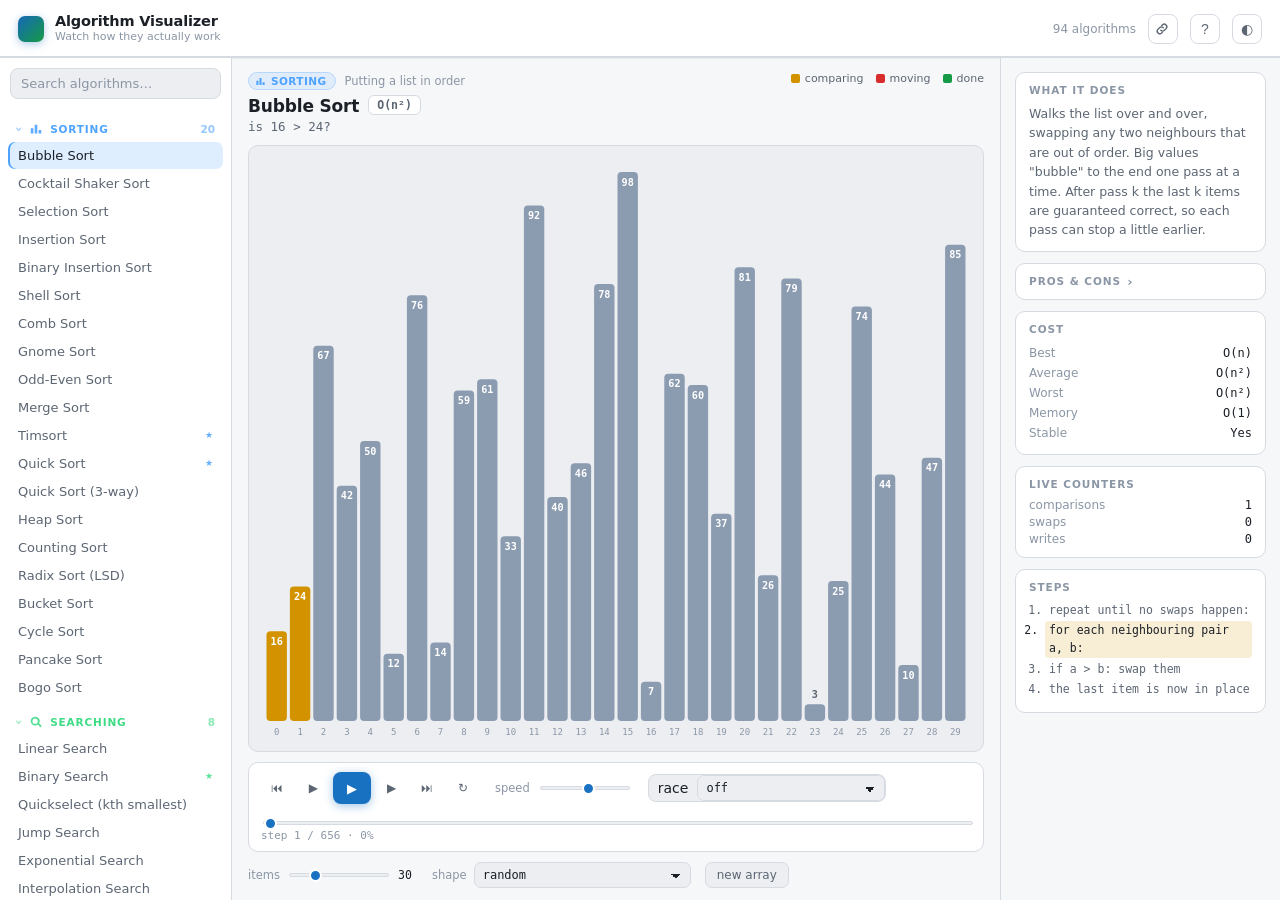
==== index.html @ cf13290e "Show pros, cons and when to use each algorithm A star saying "reach for this one" is an assertion wi" ====
<!DOCTYPE html>
<html lang="en" data-theme="dark">
<head>
<meta charset="utf-8">
<meta name="viewport" content="width=device-width, initial-scale=1">
<title>Algorithm Visualizer</title>
<meta name="description" content="Step through 75 classic algorithms — sorting, searching, pathfinding, graphs, trees, dynamic programming, string matching and backtracking.">
<meta name="color-scheme" content="dark light">
<meta name="theme-color" content="#0e1116">

<!-- Favicon as an inline SVG, so there is no extra file to serve. -->
<link rel="icon" href="data:image/svg+xml,%3Csvg xmlns='http://www.w3.org/2000/svg' viewBox='0 0 32 32'%3E%3Crect width='32' height='32' rx='7' fill='%230e1116'/%3E%3Crect x='6' y='17' width='4' height='9' rx='1' fill='%234da3ff'/%3E%3Crect x='12' y='12' width='4' height='14' rx='1' fill='%23ffc53d'/%3E%3Crect x='18' y='8' width='4' height='18' rx='1' fill='%233ddc84'/%3E%3Crect x='24' y='20' width='4' height='6' rx='1' fill='%23ff5c5c'/%3E%3C/svg%3E">
<link rel="stylesheet" href="css/style.css">
</head>
<body>

<a class="skip-link" href="#stage">Skip to the visualization</a>

<header class="topbar">
  <div class="brand">
    <span class="logo" aria-hidden="true"></span>
    <div class="brand-text">
      <h1>Algorithm Visualizer</h1>
      <p class="tagline">Watch how they actually work</p>
    </div>
  </div>
  <div class="topbar-right">
    <span class="algo-count" id="algo-count"></span>
    <button class="icon-btn" id="copy-link" title="Copy a link to this exact step" aria-label="Copy link to this step">
      <svg viewBox="0 0 16 16" width="14" height="14" aria-hidden="true" fill="none" stroke="currentColor" stroke-width="1.6" stroke-linecap="round">
        <path d="M6.6 9.4a3 3 0 0 0 4.2 0l2.1-2.1a3 3 0 0 0-4.2-4.2l-1 1"/>
        <path d="M9.4 6.6a3 3 0 0 0-4.2 0L3.1 8.7a3 3 0 0 0 4.2 4.2l1-1"/>
      </svg>
    </button>
    <button class="icon-btn" id="help-toggle" title="Keyboard shortcuts (?)" aria-label="Keyboard shortcuts">?</button>
    <button class="icon-btn" id="theme-toggle" title="Toggle light / dark" aria-label="Toggle theme">◐</button>
  </div>
</header>

<main class="layout">

  <!-- ───────────────── left: algorithm picker ───────────────── -->
  <nav class="sidebar" id="sidebar" aria-label="Algorithms">
    <input type="search" id="algo-filter" class="filter" placeholder="Search algorithms…" autocomplete="off" aria-label="Search algorithms">
    <div id="algo-list" class="algo-list"></div>
  </nav>

  <!-- ───────────────── middle: the visual ───────────────── -->
  <section class="stage-wrap">
    <div class="stage-head">
      <div>
        <div class="crumb" id="crumb"></div>
        <h2 id="algo-title">—</h2><span class="big-o" id="big-o"></span>
        <p id="algo-note" class="note" role="status" aria-live="polite">Pick an algorithm to begin.</p>
      </div>
      <div class="stage-head-right">
        <div class="legend" id="legend"></div>
      </div>
    </div>

    <div class="stage" id="stage" role="img" aria-label="Algorithm visualization">
      <div class="race-pane" id="pane-a">
        <div class="race-head" id="head-a"></div>
        <canvas id="canvas"></canvas>
        <div class="race-foot" id="foot-a"></div>
      </div>
      <div class="race-pane" id="pane-b" hidden>
        <div class="race-head" id="head-b"></div>
        <canvas id="canvas-b"></canvas>
        <div class="race-foot" id="foot-b"></div>
      </div>
    </div>

    <!-- shown once both sides of a race have finished -->
    <div class="race-result" id="race-result" hidden>
      <div class="race-result-head">
        <span class="race-verdict" id="race-verdict"></span>
        <button class="race-more" id="race-more" type="button" aria-expanded="false">breakdown</button>
      </div>
      <div class="race-detail" id="race-detail" hidden></div>
    </div>

    <!-- playback -->
    <div class="controls">
      <div class="controls-main">
        <button class="ctrl" id="btn-reset"  title="Reset to the first step">⏮</button>
        <button class="ctrl" id="btn-back"   title="One step back">◀</button>
        <button class="ctrl play" id="btn-play" title="Play / pause">▶</button>
        <button class="ctrl" id="btn-fwd"    title="One step forward">▶</button>
        <button class="ctrl" id="btn-end"    title="Jump to the final step">⏭</button>
        <button class="ctrl" id="btn-loop"   title="Loop: replay automatically when it finishes" aria-pressed="false">↻</button>
      </div>

      <div class="scrub-wrap">
        <input type="range" id="scrub" class="scrub" min="0" max="0" value="0" aria-label="Scrub through the steps">
        <div class="scrub-label"><span id="step-label">step 0 / 0</span></div>
      </div>

      <label class="speed">
        speed
        <input type="range" id="speed" min="1" max="100" value="55" aria-label="Playback speed">
      </label>

      <label class="race-picker" id="race-wrap">
        <span>race</span>
        <select id="race-select" aria-label="Race against another algorithm"><option value="">off</option></select>
      </label>
    </div>

    <!-- per-algorithm inputs (array size, grid tools, etc.) -->
    <div class="inputs" id="inputs"></div>
  </section>

  <!-- ───────────────── right: explanation ───────────────── -->
  <aside class="info" aria-label="Explanation">
    <div class="info-block pick-block" id="pick-block" hidden>
      <h3><span class="pick-star">★</span> Worth reaching for</h3>
      <p id="info-pick">—</p>
    </div>

    <div class="info-block">
      <h3>What it does</h3>
      <p id="info-about">—</p>
    </div>

    <div class="info-block deep-dive">
      <h3>
        <button class="dive-toggle" id="dive-toggle" type="button" aria-expanded="false">
          Pros &amp; cons<span class="dive-chevron">›</span>
        </button>
      </h3>
      <div class="dive-body" id="dive-body" hidden></div>
    </div>

    <div class="info-block">
      <h3>Cost</h3>
      <table class="cost">
        <tr><td>Best</td><td id="cost-best">—</td></tr>
        <tr><td>Average</td><td id="cost-avg">—</td></tr>
        <tr><td>Worst</td><td id="cost-worst">—</td></tr>
        <tr><td>Memory</td><td id="cost-space">—</td></tr>
        <tr><td>Stable</td><td id="cost-stable">—</td></tr>
      </table>
    </div>

    <div class="info-block">
      <h3>Live counters</h3>
      <div class="stats" id="stats"></div>
    </div>

    <div class="info-block">
      <h3>Steps</h3>
      <ol class="pseudo" id="pseudocode"></ol>
    </div>
  </aside>

</main>

<!-- Keyboard shortcut help, toggled with ? -->
<div class="overlay" id="help" hidden>
  <div class="help-card" role="dialog" aria-modal="true" aria-label="Keyboard shortcuts">
    <h2>Keyboard shortcuts</h2>
    <dl>
      <dt>space</dt><dd>play / pause</dd>
      <dt>→ ←</dt><dd>one step forward / back</dd>
      <dt>↑ ↓</dt><dd>previous / next algorithm</dd>
      <dt>shift + → ←</dt><dd>jump 25 steps</dd>
      <dt>r</dt><dd>back to the first step</dd>
      <dt>n</dt><dd>new input, re-run</dd>
      <dt>home / end</dt><dd>first / last step</dd>
      <dt>/</dt><dd>jump to the search box</dd>
      <dt>t</dt><dd>light / dark</dd>
      <dt>?</dt><dd>this list</dd>
      <dt>esc</dt><dd>close this / clear the search</dd>
    </dl>
    <p class="help-foot">The URL remembers where you are: <code>#quick@120</code> opens Quick Sort at step 120, and <code>#grid-bfs+grid-astar</code> opens a race.</p>
  </div>
</div>

<script type="module" src="js/main.js"></script>
</body>
</html>
---- css/style.css ----
/* ============================================================
   Algorithm Visualizer — styles
   Colors live as CSS variables so the whole app re-themes
   by swapping a few values at the top.
   ============================================================ */

:root {
  --bg:        #0e1116;
  --bg-panel:  #151a21;
  --bg-sunken: #0a0d11;
  --bg-hover:  #1d242e;
  --border:    #262e3a;
  --text:      #e6edf3;
  --text-dim:  #8b96a5;
  --text-faint:#5c6673;

  /* algorithm state colors */
  --c-idle:    #3d4a5c;
  --c-compare: #ffc53d;
  --c-swap:    #ff5c5c;
  --c-sorted:  #3ddc84;
  --c-cursor:  #4da3ff;
  --c-pivot:   #c678dd;
  --c-range:   #2a3b52;
  --c-found:   #3ddc84;
  --c-wall:    #39424f;
  --c-visited: #4da3ff;
  --c-frontier:#ffc53d;
  --c-path:    #3ddc84;
  --c-start:   #3ddc84;
  --c-goal:    #ff5c5c;

  --accent:    #4da3ff;
  --radius:    10px;
  --mono: ui-monospace, "SF Mono", Menlo, Consolas, monospace;
  --sans: -apple-system, BlinkMacSystemFont, "Segoe UI", Inter, system-ui, sans-serif;
}

:root[data-theme="light"] {
  --bg:        #f6f7f9;
  --bg-panel:  #ffffff;
  --bg-sunken: #eceef2;
  --bg-hover:  #e8ebf0;
  --border:    #d6dae1;
  --text:      #1b2027;
  --text-dim:  #5c6673;
  --text-faint:#8b96a5;

  /* Light-mode bars need to be noticeably darker than the page: at
     #b6c0cd they disappeared against the shaded active window. */
  --c-idle:    #8b9bb0;
  --c-compare: #d39300;
  --c-swap:    #d92d2d;
  --c-sorted:  #159a46;
  --c-cursor:  #1668b8;
  --c-pivot:   #8b2fe0;
  --c-range:   #cddff5;
  --c-wall:    #7d8794;
  --c-visited: #1971c2;
  --c-frontier:#e0a106;
  --c-path:    #16a34a;
  --accent:    #1971c2;
}

* { box-sizing: border-box; }

html, body {
  height: 100%;
  margin: 0;
}

body {
  background: var(--bg);
  color: var(--text);
  font-family: var(--sans);
  font-size: 14px;
  display: flex;
  flex-direction: column;
  overflow: hidden;
}

/* ───────────────────────── top bar ───────────────────────── */

.topbar {
  flex: none;
  height: 58px;
  padding: 0 18px;
  background: var(--bg-panel);
  border-bottom: 1px solid var(--border);
  display: flex;
  align-items: center;
  justify-content: space-between;
  /* A hairline of colour so the header reads as a header, not a strip. */
  box-shadow: inset 0 -1px 0 var(--border), 0 1px 0 rgba(0, 0, 0, .04);
}

.brand { display: flex; align-items: center; gap: 11px; }

.brand-text { display: flex; flex-direction: column; gap: 1px; }

.brand h1 {
  font-size: 14.5px;
  font-weight: 650;
  margin: 0;
  letter-spacing: -0.012em;
  line-height: 1.1;
}

.tagline {
  margin: 0;
  font-size: 11px;
  color: var(--text-faint);
  line-height: 1.1;
}

.logo {
  width: 26px; height: 26px;
  border-radius: 7px;
  background: linear-gradient(135deg, var(--c-cursor), var(--c-sorted));
  box-shadow: 0 2px 8px color-mix(in srgb, var(--c-cursor) 35%, transparent);
}

.topbar-right { display: flex; align-items: center; gap: 12px; }

.algo-count {
  color: var(--text-faint);
  font-size: 12px;
  font-variant-numeric: tabular-nums;
}

.icon-btn {
  background: transparent;
  border: 1px solid var(--border);
  color: var(--text-dim);
  width: 30px; height: 30px;
  border-radius: 8px;
  cursor: pointer;
  font-size: 14px;
  transition: background .12s, color .12s, transform .12s;
}
.icon-btn:hover {
  background: var(--bg-hover);
  color: var(--text);
  transform: translateY(-1px);
}
.icon-btn:active { transform: translateY(0); }
.icon-btn.flash { color: var(--c-sorted); border-color: var(--c-sorted); }
.icon-btn svg { display: block; }

/* ───────────────────────── layout ───────────────────────── */

.layout {
  flex: 1;
  min-height: 0;
  display: grid;
  grid-template-columns: 232px minmax(0, 1fr) 280px;
}

/* ───────────────────────── sidebar ───────────────────────── */

.sidebar {
  background: var(--bg-panel);
  border-right: 1px solid var(--border);
  display: flex;
  flex-direction: column;
  min-height: 0;
}

.filter {
  margin: 10px;
  padding: 7px 10px;
  background: var(--bg-sunken);
  border: 1px solid var(--border);
  border-radius: 8px;
  color: var(--text);
  font-family: var(--sans);
  font-size: 13px;
  outline: none;
}
.filter:focus { border-color: var(--accent); }
.filter::placeholder { color: var(--text-faint); }

.algo-list {
  flex: 1;
  overflow-y: auto;
  padding: 0 8px 16px;
}

.cat-head {
  display: flex;
  align-items: center;
  gap: 7px;
  padding: 13px 8px 6px;
  font-size: 10.5px;
  font-weight: 700;
  letter-spacing: 0.08em;
  text-transform: uppercase;
  color: var(--cat, var(--text-faint));
}

.cat-head {
  width: 100%;
  background: none;
  border: none;
  cursor: pointer;
  font-family: inherit;
  text-align: left;
  border-radius: 7px;
  transition: background .12s;
}
.cat-head:hover { background: var(--bg-hover); }

.chevron {
  display: inline-block;
  font-size: 13px;
  line-height: 1;
  opacity: .55;
  transform: rotate(90deg);
  transition: transform .16s ease;
}
.cat-head.shut .chevron { transform: rotate(0deg); }

.cat-group {
  display: grid;
  grid-template-rows: 1fr;
  overflow: hidden;
  transition: grid-template-rows .18s ease, opacity .14s ease;
}
.cat-group > * { min-height: 0; }
.cat-group.shut {
  grid-template-rows: 0fr;
  opacity: 0;
  pointer-events: none;
}

/* A collapsed heading sits tight against the next one. */
.cat-head.shut { padding-bottom: 6px; }

/* Folded away, but the algorithm you are running lives in here. */
.cat-head.holds-current .chevron::before {
  content: '●';
  position: absolute;
  margin-left: -11px;
  font-size: 7px;
  color: var(--cat, var(--accent));
}
.cat-head.holds-current { color: var(--cat, var(--text-faint)); }
.cat-head.holds-current .cat-name { font-weight: 800; }

.cat-icon {
  display: inline-flex;
  color: var(--cat, var(--text-faint));
  opacity: .9;
}

.cat-name { flex: 1; }

.cat-count {
  font-weight: 600;
  letter-spacing: 0;
  color: var(--cat, var(--c-idle));
  opacity: .6;
  font-variant-numeric: tabular-nums;
}

.algo-btn {
  display: flex;
  align-items: center;
  gap: 6px;
  width: 100%;
  text-align: left;
  padding: 6px 10px;
  margin-bottom: 1px;
  background: transparent;
  border: none;
  border-radius: 7px;
  color: var(--text-dim);
  font-family: var(--sans);
  font-size: 13px;
  cursor: pointer;
  transition: background .1s, color .1s;
}
.algo-btn:hover { background: var(--bg-hover); color: var(--text); }

.pick-badge {
  margin-left: auto;
  font-size: 9px;
  line-height: 1;
  color: var(--cat, var(--accent));
  opacity: .85;
}

.algo-btn mark {
  background: color-mix(in srgb, var(--c-compare) 32%, transparent);
  color: var(--text);
  border-radius: 2px;
  padding: 0 1px;
}
.algo-btn.active {
  background: color-mix(in srgb, var(--cat, var(--accent)) 18%, transparent);
  color: var(--text);
  font-weight: 500;
  box-shadow: inset 2px 0 0 var(--cat, var(--accent));
}

/* ───────────────────────── stage ───────────────────────── */

.stage-wrap {
  display: flex;
  flex-direction: column;
  min-width: 0;
  min-height: 0;
  padding: 14px 16px 12px;
  gap: 10px;
}

.stage-head {
  flex: none;
  display: flex;
  align-items: flex-start;
  justify-content: space-between;
  gap: 16px;
}

.crumb {
  display: flex;
  align-items: center;
  gap: 9px;
  margin-bottom: 5px;
}

.crumb-chip {
  display: inline-flex;
  align-items: center;
  gap: 5px;
  padding: 2px 8px 2px 6px;
  border-radius: 99px;
  font-size: 10.5px;
  font-weight: 650;
  letter-spacing: 0.04em;
  text-transform: uppercase;
  color: var(--cat, var(--accent));
  background: color-mix(in srgb, var(--cat, var(--accent)) 13%, transparent);
  border: 1px solid color-mix(in srgb, var(--cat, var(--accent)) 28%, transparent);
}

.crumb-blurb {
  font-size: 11.5px;
  color: var(--text-faint);
}

.stage-head h2 {
  margin: 0;
  display: inline;
  font-size: 17px;
  font-weight: 600;
  letter-spacing: -0.01em;
}

.big-o {
  display: inline-block;
  margin-left: 9px;
  padding: 2px 8px;
  border-radius: 6px;
  background: var(--bg-panel);
  border: 1px solid var(--border);
  font-family: var(--mono);
  font-size: 11.5px;
  font-weight: 600;
  color: var(--text-dim);
  vertical-align: 3px;
}

.note {
  margin: 3px 0 0;
  color: var(--text-dim);
  font-size: 12.5px;
  font-family: var(--mono);
  min-height: 16px;
}

.legend {
  display: flex;
  flex-wrap: wrap;
  gap: 4px 12px;
  justify-content: flex-end;
  max-width: 560px;
}

.legend-item {
  display: flex;
  align-items: center;
  gap: 5px;
  font-size: 11px;
  color: var(--text-dim);
  white-space: nowrap;
}

.legend-swatch {
  width: 9px; height: 9px;
  border-radius: 2px;
  flex: none;
}

.stage {
  flex: 1;
  min-height: 0;
  display: flex;
  gap: 10px;
}

/* One pane normally; two side by side when racing. */

/* This has to come first: `display: flex` below would otherwise beat the
   browser's own `[hidden] { display: none }`, leaving the second pane
   visible as an empty box whenever racing is off. */
.race-pane[hidden] { display: none; }

.race-pane {
  flex: 1;
  min-width: 0;
  min-height: 0;
  display: flex;
  flex-direction: column;
  background: var(--bg-sunken);
  border: 1px solid var(--border);
  border-radius: var(--radius);
  overflow: hidden;
}

.race-pane canvas {
  display: block;
  flex: 1;
  min-height: 0;
  width: 100%;
}

/* Head and foot only appear in race mode. */
.race-head,
.race-foot {
  flex: none;
  padding: 5px 10px;
  font-size: 11.5px;
  font-family: var(--mono);
  border-bottom: 1px solid var(--border);
  display: none;
}

.race-foot {
  border-bottom: none;
  border-top: 1px solid var(--border);
  color: var(--text-dim);
  min-height: 24px;
}

/* These two rules reveal the head and foot in race mode. The head keeps
   its flex layout so the name and the "finished" marker sit at opposite
   ends — using `block` here would collapse them together. */
body.racing .race-head { display: flex; }
body.racing .race-foot { display: block; }

.race-head {
  font-weight: 600;
  color: var(--text);
  display: none;
  justify-content: space-between;
  gap: 10px;
}

.race-head .finished {
  color: var(--c-sorted);
  font-weight: 700;
}

.race-foot .counters {
  color: var(--text-faint);
  font-size: 10.5px;
}

/* The race control reads as one unit: a label and its picker together. */
.race-picker {
  display: flex;
  align-items: center;
  gap: 0;
  border: 1px solid var(--border);
  border-radius: 8px;
  overflow: hidden;
  background: var(--bg-sunken);
}

.race-picker > span,
.race-picker::before {
  padding: 0 9px;
}

.race-picker select {
  max-width: 190px;
  border: none;
  border-left: 1px solid var(--border);
  border-radius: 0;
  background-color: transparent;
  padding-top: 7px;
  padding-bottom: 7px;
}

/* While a race is on, the control is tinted so it is obvious why there
   are two panes. */
body.racing .race-picker {
  border-color: color-mix(in srgb, var(--accent) 55%, var(--border));
  background: color-mix(in srgb, var(--accent) 12%, transparent);
  color: var(--accent);
}
body.racing .race-picker select { color: var(--text); font-weight: 600; }

/* ───────────────────────── controls ───────────────────────── */

.controls {
  flex: none;
  display: flex;
  align-items: center;
  gap: 16px;
  padding: 9px 12px;
  background: var(--bg-panel);
  border: 1px solid var(--border);
  border-radius: var(--radius);
}

.controls-main { display: flex; gap: 4px; }

.ctrl {
  width: 32px; height: 32px;
  display: grid;
  place-items: center;
  background: transparent;
  border: 1px solid transparent;
  border-radius: 8px;
  color: var(--text-dim);
  cursor: pointer;
  font-size: 12px;
  transition: background .1s, color .1s;
}
.ctrl:hover:not(:disabled) { background: var(--bg-hover); color: var(--text); }
.ctrl:disabled { opacity: .3; cursor: default; }

.ctrl.on {
  background: color-mix(in srgb, var(--accent) 22%, transparent);
  color: var(--text);
}

.ctrl.play {
  background: var(--accent);
  color: #fff;
  width: 38px;
  font-size: 13px;
  box-shadow: 0 2px 10px color-mix(in srgb, var(--accent) 40%, transparent);
}
.ctrl.play:hover:not(:disabled) { filter: brightness(1.12); background: var(--accent); color: #fff; }

#btn-back { transform: scaleX(-1); }

.scrub-wrap { flex: 1; min-width: 0; }

.scrub { width: 100%; }

.scrub-label {
  margin-top: 1px;
  font-size: 11px;
  color: var(--text-faint);
  font-family: var(--mono);
  font-variant-numeric: tabular-nums;
}

.speed {
  display: flex;
  align-items: center;
  gap: 8px;
  font-size: 11.5px;
  color: var(--text-faint);
  white-space: nowrap;
}
.speed input { width: 90px; }

/* range inputs */
input[type="range"] {
  -webkit-appearance: none;
  appearance: none;
  height: 4px;
  background: var(--bg-sunken);
  border: 1px solid var(--border);
  border-radius: 99px;
  outline: none;
  cursor: pointer;
}
input[type="range"]::-webkit-slider-thumb {
  -webkit-appearance: none;
  width: 13px; height: 13px;
  border-radius: 50%;
  background: var(--accent);
  border: 2px solid var(--bg-panel);
  cursor: pointer;
}
input[type="range"]::-moz-range-thumb {
  width: 13px; height: 13px;
  border-radius: 50%;
  background: var(--accent);
  border: 2px solid var(--bg-panel);
  cursor: pointer;
  border: none;
}

/* ───────────────────────── inputs row ───────────────────────── */

.inputs {
  flex: none;
  display: flex;
  flex-wrap: wrap;
  align-items: center;
  gap: 8px 14px;
  min-height: 0;
}
.inputs:empty { display: none; }

.field {
  display: flex;
  align-items: center;
  gap: 7px;
  font-size: 11.5px;
  color: var(--text-faint);
  white-space: nowrap;
}

.field input[type="range"] { width: 100px; }

.field input[type="text"],
.field input[type="number"],
.field select,
.race-picker select {
  background: var(--bg-sunken);
  border: 1px solid var(--border);
  border-radius: 7px;
  color: var(--text);
  padding: 5px 8px;
  font-family: var(--mono);
  font-size: 12px;
  outline: none;
}

/* Drop the OS select chrome and draw our own chevron, so the control
   matches everything around it instead of looking bolted on. */
.field select,
.race-picker select {
  -webkit-appearance: none;
  appearance: none;
  padding-right: 26px;
  cursor: pointer;
  background-image: linear-gradient(45deg, transparent 50%, currentColor 50%),
                    linear-gradient(135deg, currentColor 50%, transparent 50%);
  background-position: calc(100% - 14px) calc(50% + 1px), calc(100% - 9px) calc(50% + 1px);
  background-size: 5px 5px, 5px 5px;
  background-repeat: no-repeat;
  transition: border-color .12s, background-color .12s;
}
.field select:hover,
.race-picker select:hover { border-color: color-mix(in srgb, var(--accent) 50%, var(--border)); }
.field input[type="text"] { width: 150px; }
.field input[type="number"] { width: 64px; }
.field input:focus, .field select:focus { border-color: var(--accent); }

.field .val {
  color: var(--text);
  font-family: var(--mono);
  font-variant-numeric: tabular-nums;
  min-width: 20px;
}

.btn {
  background: var(--bg-sunken);
  border: 1px solid var(--border);
  border-radius: 7px;
  color: var(--text-dim);
  padding: 5px 11px;
  font-family: var(--sans);
  font-size: 12px;
  cursor: pointer;
  transition: background .1s, color .1s;
}
.btn:hover {
  background: var(--bg-hover);
  color: var(--text);
  border-color: color-mix(in srgb, var(--accent) 45%, var(--border));
}
.btn:active { transform: scale(.97); }
.btn.on {
  background: color-mix(in srgb, var(--accent) 20%, transparent);
  border-color: var(--accent);
  color: var(--text);
}

/* ───────────────────────── info panel ───────────────────────── */

.info {
  background: var(--bg);
  border-left: 1px solid var(--border);
  overflow-y: auto;
  padding: 14px;
}

/* Each block is its own card, so the panel reads as a set of facts
   rather than one long column of text. */
.info > .info-block:not(.pick-block) {
  background: var(--bg-panel);
  border: 1px solid var(--border);
  border-radius: 10px;
  padding: 11px 13px;
}

.info-block { margin-bottom: 11px; }

/* The recommendation sits in a tinted card so it reads as an opinion,
   not as more neutral reference text. */
.pick-block {
  background: color-mix(in srgb, var(--cat-current, var(--accent)) 11%, transparent);
  border: 1px solid color-mix(in srgb, var(--cat-current, var(--accent)) 30%, transparent);
  border-radius: 10px;
  padding: 11px 13px;
}
.pick-block h3 { color: var(--cat-current, var(--accent)); }
.pick-block p { color: var(--text); }
.pick-block[hidden] { display: none; }

.pick-star { font-size: 11px; }

.info-block h3 {
  margin: 0 0 8px;
  font-size: 10.5px;
  font-weight: 700;
  letter-spacing: 0.09em;
  text-transform: uppercase;
  color: var(--text-faint);
}

.info-block p {
  margin: 0;
  font-size: 12.5px;
  line-height: 1.55;
  color: var(--text-dim);
}

.cost {
  width: 100%;
  border-collapse: collapse;
  font-size: 12px;
}
.cost td { padding: 3px 0; }
.cost td:first-child { color: var(--text-faint); }
.cost td:last-child {
  text-align: right;
  font-family: var(--mono);
  color: var(--text);
}

.stats { display: flex; flex-direction: column; gap: 3px; }

.stat {
  display: flex;
  justify-content: space-between;
  font-size: 12px;
}
.stat span:first-child { color: var(--text-faint); }
.stat span:last-child {
  font-family: var(--mono);
  font-variant-numeric: tabular-nums;
  color: var(--text);
}

.pseudo {
  margin: 0;
  padding-left: 20px;
  font-family: var(--mono);
  font-size: 11.5px;
  line-height: 1.6;
  color: var(--text-dim);
}
.pseudo li { margin-bottom: 2px; }
.pseudo li.hot {
  color: var(--text);
  background: color-mix(in srgb, var(--c-compare) 16%, transparent);
  border-radius: 4px;
  padding: 0 4px;
  margin-left: -4px;
}

/* ───────────────────────── scrollbars ───────────────────────── */

::-webkit-scrollbar { width: 9px; height: 9px; }
::-webkit-scrollbar-track { background: transparent; }
::-webkit-scrollbar-thumb {
  background: var(--border);
  border-radius: 99px;
}
::-webkit-scrollbar-thumb:hover { background: var(--c-idle); }

/* ───────────────────────── narrow screens ───────────────────────── */

@media (max-width: 1280px) {
  /* The controls row runs out of room before the layout does. */
  .controls { flex-wrap: wrap; row-gap: 8px; }
  .scrub-wrap { order: 3; flex-basis: 100%; }
}

@media (max-width: 1100px) {
  .layout { grid-template-columns: 200px minmax(0, 1fr); }
  .info { display: none; }
  /* Racing needs width; stack the two panes once there isn't any. */
  .stage { flex-direction: column; }
}

@media (max-width: 760px) {
  /* ── Phones ──────────────────────────────────────────────
     Two problems at this width. Content ran off the right edge,
     because several controls carry fixed pixel widths that do not
     fit 390px. And the algorithm list sat ABOVE the visualization
     in a 220px window, so you scrolled past four algorithm names
     before reaching the thing you opened the page for.

     So: the stage goes first, the list goes underneath at full
     height, and everything is allowed to shrink.               */

  /* The desktop layout pins everything inside one viewport height and
     scrolls the panes individually. On a phone the page itself has to
     scroll instead, or the stage and the controls get crushed to nothing
     to make room for the algorithm list. */
  html, body { height: auto; min-height: 100%; }
  body { overflow-y: auto; overflow-x: hidden; }

  .layout {
    display: flex;
    flex-direction: column;
    flex: none;
    min-height: 0;
  }

  .stage-wrap { order: 1; height: auto; padding: 10px 10px 12px; gap: 8px; }
  .sidebar    { order: 2; max-height: none; border-right: none; border-top: 1px solid var(--border); }
  .info       { display: none; }

  /* Worth real height, and racing side by side is hopeless here. */
  .stage { min-height: 46vh; flex-direction: column; }

  .topbar { height: 50px; padding: 0 12px; }
  .tagline { display: none; }
  .logo { width: 22px; height: 22px; }
  .algo-count { display: none; }
  .legend { display: none; }
  .crumb-blurb { display: none; }

  /* Nothing may be wider than the screen. Each of these carries a fixed
     pixel width on desktop that does not fit 390px, and a flex row will
     happily overflow rather than wrap unless its children are allowed to
     shrink below their content size — hence min-width: 0 throughout. */
  .stage-wrap,
  .sidebar { min-width: 0; max-width: 100%; }

  .controls { flex-wrap: wrap; gap: 8px 10px; padding: 8px 10px; }
  .controls > * { min-width: 0; max-width: 100%; }
  .controls-main { flex: 1 1 100%; justify-content: space-between; }
  .scrub-wrap { order: 3; flex: 1 1 100%; }
  .speed { order: 4; flex: 1 1 100%; }
  .speed input { flex: 1; width: auto; min-width: 0; }
  .race-picker { order: 5; flex: 1 1 100%; }
  .race-picker select { flex: 1; min-width: 0; max-width: none; }

  .inputs { gap: 7px 10px; }
  .inputs > * { max-width: 100%; min-width: 0; }
  .inputs .field { flex: 0 1 auto; }
  .field input[type="text"] { width: auto; max-width: 160px; min-width: 0; }
  .field input[type="range"] { width: 78px; }
  .field select { max-width: 140px; }

  /* Three columns do not fit; put the label on its own line. */
  .rr-grid { grid-template-columns: 1fr 1fr; gap: 3px 10px; }
  .rr-label { grid-column: 1 / -1; padding-top: 6px; }
  .rr-num { min-width: 44px; font-size: 11px; }

  .help-card { padding: 18px; }
}

@media (max-width: 420px) {
  /* Narrowest phones: trim the last few pixels. */
  .brand h1 { font-size: 13px; }
  .stage-head h2 { font-size: 15px; }
  .big-o { font-size: 10.5px; margin-left: 6px; }
  .ctrl { width: 30px; height: 30px; }
}

/* ───────────────────── help overlay ────────────────────── */

.overlay {
  position: fixed;
  inset: 0;
  background: rgba(0, 0, 0, 0.55);
  display: grid;
  place-items: center;
  z-index: 50;
  padding: 20px;
}
.overlay[hidden] { display: none; }

.help-card {
  background: var(--bg-panel);
  border: 1px solid var(--border);
  border-radius: 14px;
  padding: 22px 26px;
  max-width: 420px;
  width: 100%;
  box-shadow: 0 18px 50px rgba(0, 0, 0, .45);
}

.help-card h2 {
  margin: 0 0 14px;
  font-size: 14px;
  font-weight: 600;
}

.help-card dl {
  display: grid;
  grid-template-columns: auto 1fr;
  gap: 7px 16px;
  margin: 0;
  font-size: 12.5px;
}

.help-card dt {
  font-family: var(--mono);
  color: var(--text);
  white-space: nowrap;
}

.help-card dd {
  margin: 0;
  color: var(--text-dim);
}

.help-foot {
  margin: 16px 0 0;
  padding-top: 13px;
  border-top: 1px solid var(--border);
  font-size: 11.5px;
  line-height: 1.6;
  color: var(--text-faint);
}

.help-foot code {
  font-family: var(--mono);
  color: var(--text-dim);
  background: var(--bg-sunken);
  padding: 1px 4px;
  border-radius: 3px;
}

/* ───────────────────── pros & cons ─────────────────────── */

.deep-dive h3 { margin: 0; }

.dive-toggle {
  display: flex;
  align-items: center;
  gap: 6px;
  width: 100%;
  padding: 0;
  background: none;
  border: none;
  cursor: pointer;
  font: inherit;
  font-size: 10.5px;
  font-weight: 700;
  letter-spacing: 0.09em;
  text-transform: uppercase;
  color: var(--text-faint);
  transition: color .12s;
}
.dive-toggle:hover { color: var(--text-dim); }

.dive-chevron {
  font-size: 13px;
  line-height: 1;
  transition: transform .16s ease;
}
.dive-toggle[aria-expanded="true"] .dive-chevron { transform: rotate(90deg); }

.dive-body { padding-top: 10px; }
.dive-body[hidden] { display: none; }

.dive-list {
  margin: 0 0 11px;
  padding: 0;
  list-style: none;
  display: flex;
  flex-direction: column;
  gap: 6px;
}

.dive-list li {
  display: flex;
  gap: 7px;
  font-size: 12px;
  line-height: 1.5;
  color: var(--text-dim);
}

.dive-list li::before {
  flex: none;
  font-weight: 700;
  line-height: 1.45;
}
.dive-list.pros li::before { content: '+'; color: var(--c-sorted); }
.dive-list.cons li::before { content: '\2212'; color: var(--c-swap); }

.dive-when {
  margin: 0 0 7px;
  font-size: 12px;
  line-height: 1.5;
  color: var(--text-dim);
  padding-top: 9px;
  border-top: 1px solid var(--border);
}
.dive-when:last-child { margin-bottom: 0; }
.dive-when b {
  display: block;
  font-size: 10.5px;
  font-weight: 700;
  letter-spacing: 0.06em;
  text-transform: uppercase;
  margin-bottom: 3px;
}
.dive-when.use b { color: var(--c-sorted); }
.dive-when.avoid b { color: var(--c-swap); }
.dive-when.avoid { border-top: none; padding-top: 0; }

/* ───────────────────── keyboard focus ──────────────────── */
/* Buttons had no visible focus state, so tabbing through the UI
   was invisible. :focus-visible shows the ring for keyboard users
   without putting an outline on every mouse click.               */

:focus-visible {
  outline: 2px solid var(--accent);
  outline-offset: 2px;
  border-radius: 6px;
}

.algo-btn:focus-visible { outline-offset: -2px; }

/* Let the sidebar be reached and skipped past with one key. */
.skip-link {
  position: absolute;
  left: -9999px;
  top: 0;
  background: var(--bg-panel);
  color: var(--text);
  padding: 8px 14px;
  border: 1px solid var(--accent);
  border-radius: 8px;
  font-size: 12.5px;
  z-index: 100;
}
.skip-link:focus { left: 10px; top: 10px; }

@media (prefers-reduced-motion: reduce) {
  * { transition-duration: 0.01ms !important; }
}

/* A run that hit the frame cap did not finish — colour the scrubber so
   that is obvious, rather than letting it look like a completed run. */
body.truncated .scrub-label::after {
  content: '  ·  incomplete';
  color: var(--c-swap);
  font-weight: 700;
}
body.truncated .note { color: var(--c-swap); }

/* ───────────────────── race result ─────────────────────── */

.race-result {
  flex: none;
  background: var(--bg-panel);
  border: 1px solid color-mix(in srgb, var(--accent) 35%, var(--border));
  border-radius: var(--radius);
  overflow: hidden;
}
.race-result[hidden] { display: none; }

.race-result-head {
  display: flex;
  align-items: center;
  justify-content: space-between;
  gap: 14px;
  padding: 9px 13px;
}

.race-verdict {
  font-size: 12.5px;
  color: var(--text);
  line-height: 1.45;
}
.race-verdict b { color: var(--c-sorted); font-weight: 650; }
.race-verdict .ratio {
  font-family: var(--mono);
  color: var(--accent);
  font-weight: 700;
}

.race-more {
  flex: none;
  background: transparent;
  border: 1px solid var(--border);
  border-radius: 7px;
  color: var(--text-dim);
  padding: 4px 10px;
  font-family: var(--sans);
  font-size: 11.5px;
  cursor: pointer;
  transition: background .1s, color .1s;
}
.race-more:hover { background: var(--bg-hover); color: var(--text); }
.race-more::after { content: ' ▾'; font-size: 9px; }
.race-more[aria-expanded="true"]::after { content: ' ▴'; }

.race-detail {
  border-top: 1px solid var(--border);
  padding: 11px 13px 13px;
}
.race-detail[hidden] { display: none; }

/* The breakdown: a label and two scaled bars per row. Bars rather than
   bare numbers, because two figures at opposite ends of a wide row are
   genuinely hard to compare. */

.rr-grid {
  display: grid;
  grid-template-columns: minmax(96px, 150px) 1fr 1fr;
  gap: 3px 18px;
  align-items: center;
  max-width: 860px;
}

.rr-head {
  font-size: 10.5px;
  font-weight: 700;
  letter-spacing: 0.06em;
  text-transform: uppercase;
  padding-bottom: 5px;
  border-bottom: 1px solid var(--border);
  margin-bottom: 3px;
}
.rr-head.rr-a { color: var(--accent); }
.rr-head.rr-b { color: var(--text-dim); }

.rr-label {
  font-size: 12px;
  color: var(--text-faint);
  padding-right: 4px;
}

.rr-cell {
  display: flex;
  align-items: center;
  gap: 9px;
}

.rr-track {
  flex: 1;
  min-width: 0;
  height: 7px;
  border-radius: 99px;
  background: var(--bg-sunken);
  overflow: hidden;
}

.rr-bar {
  height: 100%;
  border-radius: 99px;
  background: var(--c-idle);
  transition: width .2s ease;
}
.rr-bar.rr-smaller { background: var(--c-sorted); }

.rr-num {
  flex: none;
  min-width: 56px;
  text-align: right;
  font-family: var(--mono);
  font-variant-numeric: tabular-nums;
  font-size: 12px;
  color: var(--text-dim);
}
.rr-num.rr-win { color: var(--text); font-weight: 700; }

/* The step count is the headline, so it reads a notch stronger and is
   separated from the per-counter rows below it. */
.rr-label.rr-headline {
  color: var(--text);
  font-weight: 600;
}
.rr-cell.rr-headline { padding-bottom: 7px; }
.rr-label.rr-headline,
.rr-cell.rr-headline {
  border-bottom: 1px solid var(--border);
  margin-bottom: 5px;
  padding-bottom: 7px;
}
.rr-cell.rr-headline .rr-track { height: 9px; }
.rr-cell.rr-headline .rr-num { font-size: 13px; }

.race-footnote {
  margin: 9px 0 0;
  font-size: 11px;
  line-height: 1.5;
  color: var(--text-faint);
}
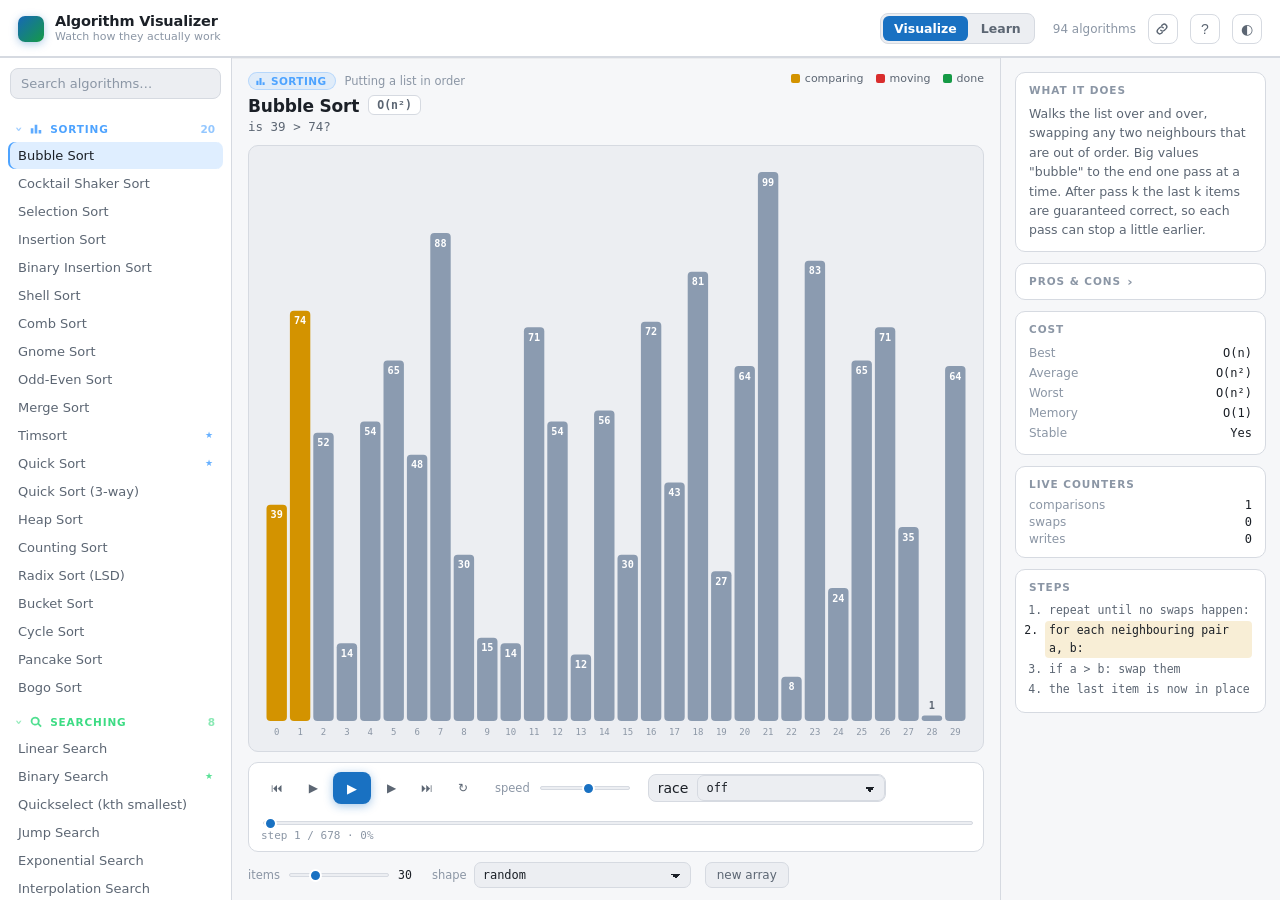
==== commit 36ce63c9: "Add a Learn page: where the cost comes from The first half of IDEAS.md. The visualizer shows an algo" ====
--- a/index.html
+++ b/index.html
@@ -4,7 +4,7 @@
 <meta charset="utf-8">
 <meta name="viewport" content="width=device-width, initial-scale=1">
 <title>Algorithm Visualizer</title>
-<meta name="description" content="Step through 75 classic algorithms — sorting, searching, pathfinding, graphs, trees, dynamic programming, string matching and backtracking.">
+<meta name="description" content="Step through 94 classic algorithms — sorting, searching, pathfinding, graphs, trees, dynamic programming, string matching, backtracking, number theory and geometry.">
 <meta name="color-scheme" content="dark light">
 <meta name="theme-color" content="#0e1116">
 
--- a/css/style.css
+++ b/css/style.css
@@ -156,6 +156,47 @@
   grid-template-columns: 232px minmax(0, 1fr) 280px;
 }
 
+/* ──────────────────── page tabs (shared) ─────────────────── */
+
+/* The three pages — Visualize, Learn, Practice — share this bar, so a
+   change here changes all of them. Lives in style.css rather than any
+   one page's stylesheet for that reason. */
+
+.pagenav {
+  display: flex;
+  gap: 2px;
+  margin-right: 6px;
+  padding: 2px;
+  background: var(--bg-sunken);
+  border: 1px solid var(--border);
+  border-radius: 8px;
+}
+
+.pagenav-link {
+  padding: 5px 11px;
+  border-radius: 6px;
+  font-size: 12.5px;
+  font-weight: 600;
+  color: var(--text-dim);
+  text-decoration: none;
+  white-space: nowrap;
+  transition: background .12s, color .12s;
+}
+
+.pagenav-link:hover { background: var(--bg-hover); color: var(--text); }
+
+.pagenav-link.is-here {
+  background: var(--accent);
+  color: #fff;
+  cursor: default;
+}
+
+:root[data-theme="light"] .pagenav-link.is-here { color: #fff; }
+
+@media (max-width: 560px) {
+  .pagenav-link { padding: 5px 8px; font-size: 12px; }
+}
+
 /* ───────────────────────── sidebar ───────────────────────── */
 
 .sidebar {
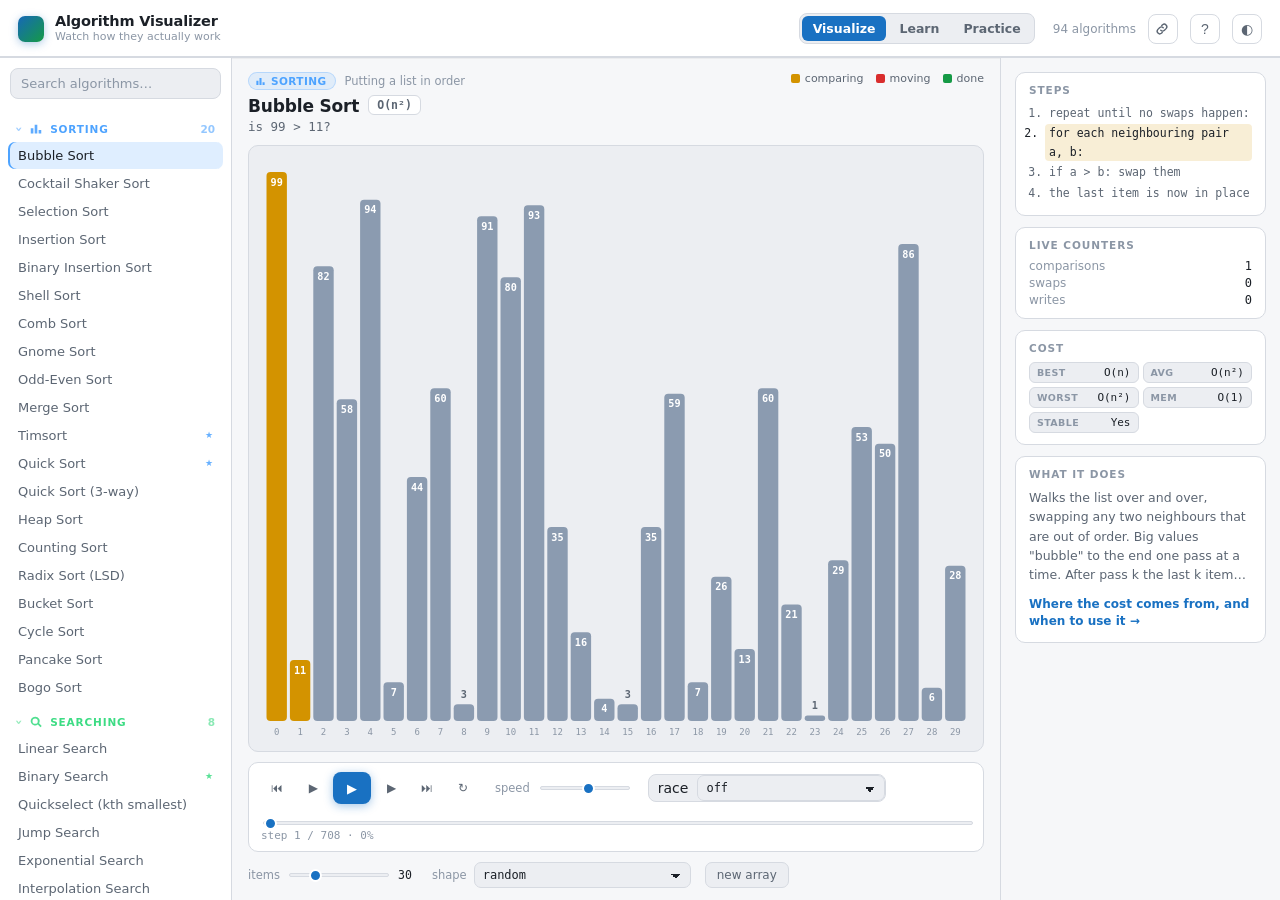
==== commit 6522a7a0: "Rebuild the right-hand panel around what is useful while watching The panel held 1,028px of content " ====
--- a/index.html
+++ b/index.html
@@ -111,36 +111,16 @@
     <div class="inputs" id="inputs"></div>
   </section>
 
-  <!-- ───────────────── right: explanation ───────────────── -->
+  <!-- ───────────────── right: what is happening now ─────────────────
+       Ordered by what is useful while something is running. The steps
+       list tracks the animation line by line, so it goes first; the
+       prose that used to sit above it has a whole page of its own now,
+       and pushed the live content below the fold. -->
   <aside class="info" aria-label="Explanation">
-    <div class="info-block pick-block" id="pick-block" hidden>
-      <h3><span class="pick-star">★</span> Worth reaching for</h3>
-      <p id="info-pick">—</p>
-    </div>
 
     <div class="info-block">
-      <h3>What it does</h3>
-      <p id="info-about">—</p>
-    </div>
-
-    <div class="info-block deep-dive">
-      <h3>
-        <button class="dive-toggle" id="dive-toggle" type="button" aria-expanded="false">
-          Pros &amp; cons<span class="dive-chevron">›</span>
-        </button>
-      </h3>
-      <div class="dive-body" id="dive-body" hidden></div>
-    </div>
-
-    <div class="info-block">
-      <h3>Cost</h3>
-      <table class="cost">
-        <tr><td>Best</td><td id="cost-best">—</td></tr>
-        <tr><td>Average</td><td id="cost-avg">—</td></tr>
-        <tr><td>Worst</td><td id="cost-worst">—</td></tr>
-        <tr><td>Memory</td><td id="cost-space">—</td></tr>
-        <tr><td>Stable</td><td id="cost-stable">—</td></tr>
-      </table>
+      <h3>Steps</h3>
+      <ol class="pseudo" id="pseudocode"></ol>
     </div>
 
     <div class="info-block">
@@ -149,9 +129,19 @@
     </div>
 
     <div class="info-block">
-      <h3>Steps</h3>
-      <ol class="pseudo" id="pseudocode"></ol>
+      <h3>Cost</h3>
+      <div class="cost-chips" id="cost-chips"></div>
     </div>
+
+    <div class="info-block about-block">
+      <h3>What it does</h3>
+      <p id="info-about">—</p>
+      <p class="pick-line" id="pick-line" hidden><span class="pick-star">★</span><span id="info-pick"></span></p>
+      <a class="info-more" id="info-more" href="learn.html">
+        Where the cost comes from, and when to use it →
+      </a>
+    </div>
+
   </aside>
 
 </main>
--- a/css/style.css
+++ b/css/style.css
@@ -748,7 +748,7 @@
 
 /* Each block is its own card, so the panel reads as a set of facts
    rather than one long column of text. */
-.info > .info-block:not(.pick-block) {
+.info > .info-block {
   background: var(--bg-panel);
   border: 1px solid var(--border);
   border-radius: 10px;
@@ -759,15 +759,6 @@
 
 /* The recommendation sits in a tinted card so it reads as an opinion,
    not as more neutral reference text. */
-.pick-block {
-  background: color-mix(in srgb, var(--cat-current, var(--accent)) 11%, transparent);
-  border: 1px solid color-mix(in srgb, var(--cat-current, var(--accent)) 30%, transparent);
-  border-radius: 10px;
-  padding: 11px 13px;
-}
-.pick-block h3 { color: var(--cat-current, var(--accent)); }
-.pick-block p { color: var(--text); }
-.pick-block[hidden] { display: none; }
 
 .pick-star { font-size: 11px; }
 
@@ -787,19 +778,6 @@
   color: var(--text-dim);
 }
 
-.cost {
-  width: 100%;
-  border-collapse: collapse;
-  font-size: 12px;
-}
-.cost td { padding: 3px 0; }
-.cost td:first-child { color: var(--text-faint); }
-.cost td:last-child {
-  text-align: right;
-  font-family: var(--mono);
-  color: var(--text);
-}
-
 .stats { display: flex; flex-direction: column; gap: 3px; }
 
 .stat {
@@ -889,6 +867,7 @@
   .stage { min-height: 46vh; flex-direction: column; }
 
   .topbar { height: 50px; padding: 0 12px; }
+  .topbar-right { gap: 7px; }
   .tagline { display: none; }
   .logo { width: 22px; height: 22px; }
   .algo-count { display: none; }
@@ -926,6 +905,15 @@
   .help-card { padding: 18px; }
 }
 
+@media (max-width: 560px) {
+  /* Three page tabs, three icon buttons and a title do not fit a phone.
+     The tabs say where you are and the icons do things, so the title is
+     what goes — the logo stays, and the page name is in the tab bar and
+     the browser's own title anyway. */
+  .brand-text { display: none; }
+  .brand { gap: 0; }
+}
+
 @media (max-width: 420px) {
   /* Narrowest phones: trim the last few pixels. */
   .brand h1 { font-size: 13px; }
@@ -1001,83 +989,6 @@
 
 /* ───────────────────── pros & cons ─────────────────────── */
 
-.deep-dive h3 { margin: 0; }
-
-.dive-toggle {
-  display: flex;
-  align-items: center;
-  gap: 6px;
-  width: 100%;
-  padding: 0;
-  background: none;
-  border: none;
-  cursor: pointer;
-  font: inherit;
-  font-size: 10.5px;
-  font-weight: 700;
-  letter-spacing: 0.09em;
-  text-transform: uppercase;
-  color: var(--text-faint);
-  transition: color .12s;
-}
-.dive-toggle:hover { color: var(--text-dim); }
-
-.dive-chevron {
-  font-size: 13px;
-  line-height: 1;
-  transition: transform .16s ease;
-}
-.dive-toggle[aria-expanded="true"] .dive-chevron { transform: rotate(90deg); }
-
-.dive-body { padding-top: 10px; }
-.dive-body[hidden] { display: none; }
-
-.dive-list {
-  margin: 0 0 11px;
-  padding: 0;
-  list-style: none;
-  display: flex;
-  flex-direction: column;
-  gap: 6px;
-}
-
-.dive-list li {
-  display: flex;
-  gap: 7px;
-  font-size: 12px;
-  line-height: 1.5;
-  color: var(--text-dim);
-}
-
-.dive-list li::before {
-  flex: none;
-  font-weight: 700;
-  line-height: 1.45;
-}
-.dive-list.pros li::before { content: '+'; color: var(--c-sorted); }
-.dive-list.cons li::before { content: '\2212'; color: var(--c-swap); }
-
-.dive-when {
-  margin: 0 0 7px;
-  font-size: 12px;
-  line-height: 1.5;
-  color: var(--text-dim);
-  padding-top: 9px;
-  border-top: 1px solid var(--border);
-}
-.dive-when:last-child { margin-bottom: 0; }
-.dive-when b {
-  display: block;
-  font-size: 10.5px;
-  font-weight: 700;
-  letter-spacing: 0.06em;
-  text-transform: uppercase;
-  margin-bottom: 3px;
-}
-.dive-when.use b { color: var(--c-sorted); }
-.dive-when.avoid b { color: var(--c-swap); }
-.dive-when.avoid { border-top: none; padding-top: 0; }
-
 /* ───────────────────── keyboard focus ──────────────────── */
 /* Buttons had no visible focus state, so tabbing through the UI
    was invisible. :focus-visible shows the ring for keyboard users
@@ -1258,3 +1169,79 @@
   line-height: 1.5;
   color: var(--text-faint);
 }
+
+/* ──────────────── the right-hand panel ──────────────── */
+
+/* Cost as a row of chips. The old five-row table was 149px tall, which
+   with the prose above it pushed the steps list — the one thing that
+   tracks the running animation — off the bottom of the panel. */
+
+/* Two to a row, not free-flowing: wrapping chips of uneven width came
+   out the same height as the table they replaced. */
+.cost-chips {
+  display: grid;
+  grid-template-columns: 1fr 1fr;
+  gap: 4px;
+}
+
+.cost-chip {
+  display: flex;
+  align-items: baseline;
+  justify-content: space-between;
+  gap: 6px;
+  padding: 3px 7px;
+  background: var(--bg-sunken);
+  border: 1px solid var(--border);
+  border-radius: 6px;
+  font-family: var(--mono);
+  font-size: 11px;
+  white-space: nowrap;
+}
+
+.cost-chip b {
+  font-family: var(--sans);
+  font-size: 9.5px;
+  font-weight: 700;
+  letter-spacing: .04em;
+  text-transform: uppercase;
+  color: var(--text-faint);
+}
+
+/* The full text lives on the Learn page. Here it is clamped, because an
+   unbounded paragraph of prose pushed the steps list — the one thing
+   that follows the running animation — off the bottom of the panel. */
+.about-block #info-about,
+.about-block .pick-line span:last-child {
+  display: -webkit-box;
+  -webkit-box-orient: vertical;
+  overflow: hidden;
+}
+
+.about-block #info-about { -webkit-line-clamp: 5; }
+.about-block .pick-line span:last-child { -webkit-line-clamp: 3; }
+
+.pick-line[hidden] { display: none; }
+
+.pick-line {
+  display: flex;
+  gap: 7px;
+  margin: 9px 0 0;
+  font-size: 12px;
+  line-height: 1.55;
+  color: var(--text-dim);
+}
+
+.pick-line .pick-star { flex: none; }
+
+.info-more {
+  display: inline-block;
+  margin-top: 11px;
+  font-size: 12px;
+  font-weight: 600;
+  color: var(--accent);
+  text-decoration: none;
+  line-height: 1.45;
+}
+
+.info-more:hover { text-decoration: underline; }
+
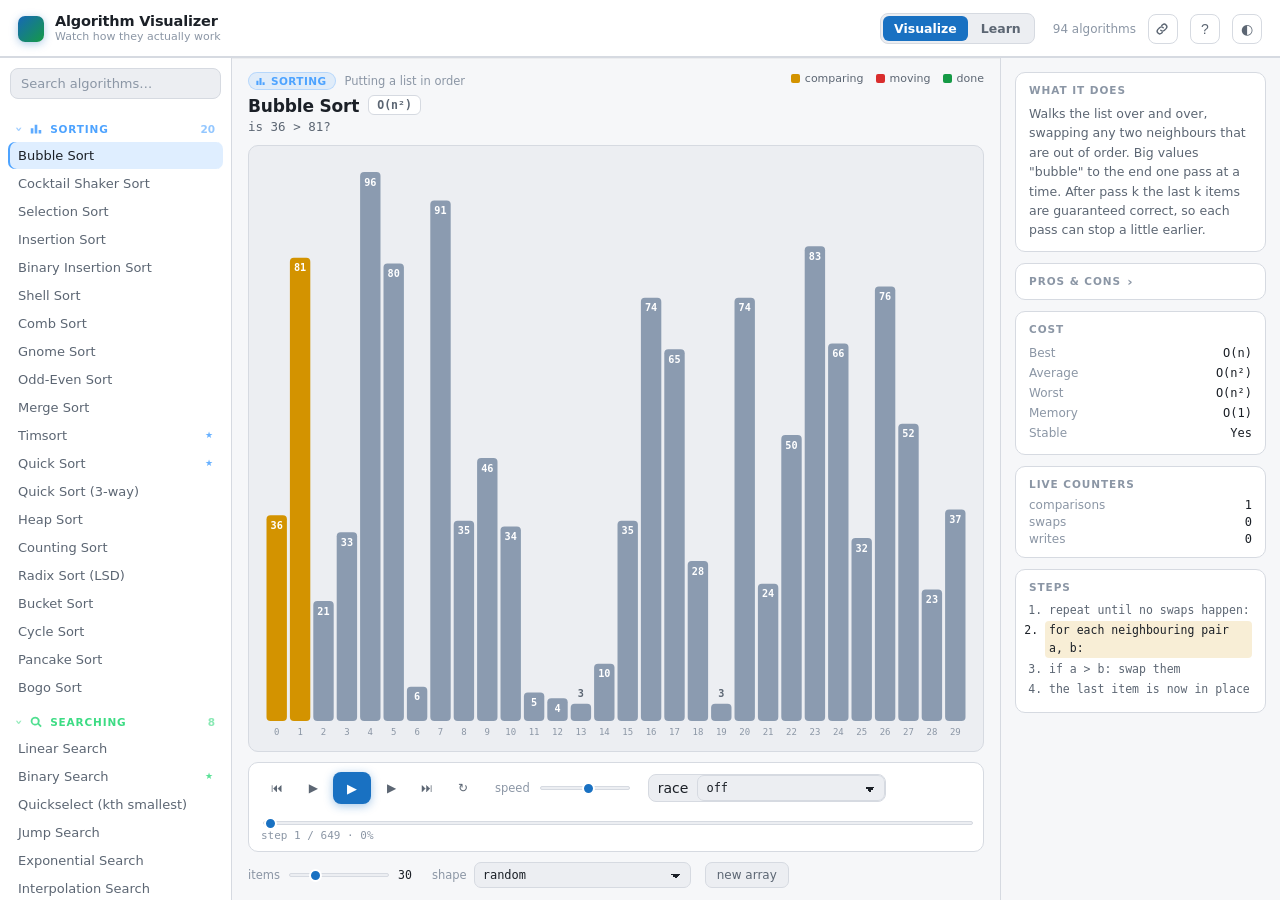
==== commit 358617de: "Add a Learn page: where each algorithm's cost comes from (#12) * Restore the 23 input builders lost " ====
--- a/index.html
+++ b/index.html
@@ -111,16 +111,36 @@
     <div class="inputs" id="inputs"></div>
   </section>
 
-  <!-- ───────────────── right: what is happening now ─────────────────
-       Ordered by what is useful while something is running. The steps
-       list tracks the animation line by line, so it goes first; the
-       prose that used to sit above it has a whole page of its own now,
-       and pushed the live content below the fold. -->
+  <!-- ───────────────── right: explanation ───────────────── -->
   <aside class="info" aria-label="Explanation">
+    <div class="info-block pick-block" id="pick-block" hidden>
+      <h3><span class="pick-star">★</span> Worth reaching for</h3>
+      <p id="info-pick">—</p>
+    </div>
 
     <div class="info-block">
-      <h3>Steps</h3>
-      <ol class="pseudo" id="pseudocode"></ol>
+      <h3>What it does</h3>
+      <p id="info-about">—</p>
+    </div>
+
+    <div class="info-block deep-dive">
+      <h3>
+        <button class="dive-toggle" id="dive-toggle" type="button" aria-expanded="false">
+          Pros &amp; cons<span class="dive-chevron">›</span>
+        </button>
+      </h3>
+      <div class="dive-body" id="dive-body" hidden></div>
+    </div>
+
+    <div class="info-block">
+      <h3>Cost</h3>
+      <table class="cost">
+        <tr><td>Best</td><td id="cost-best">—</td></tr>
+        <tr><td>Average</td><td id="cost-avg">—</td></tr>
+        <tr><td>Worst</td><td id="cost-worst">—</td></tr>
+        <tr><td>Memory</td><td id="cost-space">—</td></tr>
+        <tr><td>Stable</td><td id="cost-stable">—</td></tr>
+      </table>
     </div>
 
     <div class="info-block">
@@ -129,19 +149,9 @@
     </div>
 
     <div class="info-block">
-      <h3>Cost</h3>
-      <div class="cost-chips" id="cost-chips"></div>
+      <h3>Steps</h3>
+      <ol class="pseudo" id="pseudocode"></ol>
     </div>
-
-    <div class="info-block about-block">
-      <h3>What it does</h3>
-      <p id="info-about">—</p>
-      <p class="pick-line" id="pick-line" hidden><span class="pick-star">★</span><span id="info-pick"></span></p>
-      <a class="info-more" id="info-more" href="learn.html">
-        Where the cost comes from, and when to use it →
-      </a>
-    </div>
-
   </aside>
 
 </main>
--- a/css/style.css
+++ b/css/style.css
@@ -748,7 +748,7 @@
 
 /* Each block is its own card, so the panel reads as a set of facts
    rather than one long column of text. */
-.info > .info-block {
+.info > .info-block:not(.pick-block) {
   background: var(--bg-panel);
   border: 1px solid var(--border);
   border-radius: 10px;
@@ -759,6 +759,15 @@
 
 /* The recommendation sits in a tinted card so it reads as an opinion,
    not as more neutral reference text. */
+.pick-block {
+  background: color-mix(in srgb, var(--cat-current, var(--accent)) 11%, transparent);
+  border: 1px solid color-mix(in srgb, var(--cat-current, var(--accent)) 30%, transparent);
+  border-radius: 10px;
+  padding: 11px 13px;
+}
+.pick-block h3 { color: var(--cat-current, var(--accent)); }
+.pick-block p { color: var(--text); }
+.pick-block[hidden] { display: none; }
 
 .pick-star { font-size: 11px; }
 
@@ -778,6 +787,19 @@
   color: var(--text-dim);
 }
 
+.cost {
+  width: 100%;
+  border-collapse: collapse;
+  font-size: 12px;
+}
+.cost td { padding: 3px 0; }
+.cost td:first-child { color: var(--text-faint); }
+.cost td:last-child {
+  text-align: right;
+  font-family: var(--mono);
+  color: var(--text);
+}
+
 .stats { display: flex; flex-direction: column; gap: 3px; }
 
 .stat {
@@ -867,7 +889,6 @@
   .stage { min-height: 46vh; flex-direction: column; }
 
   .topbar { height: 50px; padding: 0 12px; }
-  .topbar-right { gap: 7px; }
   .tagline { display: none; }
   .logo { width: 22px; height: 22px; }
   .algo-count { display: none; }
@@ -905,15 +926,6 @@
   .help-card { padding: 18px; }
 }
 
-@media (max-width: 560px) {
-  /* Three page tabs, three icon buttons and a title do not fit a phone.
-     The tabs say where you are and the icons do things, so the title is
-     what goes — the logo stays, and the page name is in the tab bar and
-     the browser's own title anyway. */
-  .brand-text { display: none; }
-  .brand { gap: 0; }
-}
-
 @media (max-width: 420px) {
   /* Narrowest phones: trim the last few pixels. */
   .brand h1 { font-size: 13px; }
@@ -989,6 +1001,83 @@
 
 /* ───────────────────── pros & cons ─────────────────────── */
 
+.deep-dive h3 { margin: 0; }
+
+.dive-toggle {
+  display: flex;
+  align-items: center;
+  gap: 6px;
+  width: 100%;
+  padding: 0;
+  background: none;
+  border: none;
+  cursor: pointer;
+  font: inherit;
+  font-size: 10.5px;
+  font-weight: 700;
+  letter-spacing: 0.09em;
+  text-transform: uppercase;
+  color: var(--text-faint);
+  transition: color .12s;
+}
+.dive-toggle:hover { color: var(--text-dim); }
+
+.dive-chevron {
+  font-size: 13px;
+  line-height: 1;
+  transition: transform .16s ease;
+}
+.dive-toggle[aria-expanded="true"] .dive-chevron { transform: rotate(90deg); }
+
+.dive-body { padding-top: 10px; }
+.dive-body[hidden] { display: none; }
+
+.dive-list {
+  margin: 0 0 11px;
+  padding: 0;
+  list-style: none;
+  display: flex;
+  flex-direction: column;
+  gap: 6px;
+}
+
+.dive-list li {
+  display: flex;
+  gap: 7px;
+  font-size: 12px;
+  line-height: 1.5;
+  color: var(--text-dim);
+}
+
+.dive-list li::before {
+  flex: none;
+  font-weight: 700;
+  line-height: 1.45;
+}
+.dive-list.pros li::before { content: '+'; color: var(--c-sorted); }
+.dive-list.cons li::before { content: '\2212'; color: var(--c-swap); }
+
+.dive-when {
+  margin: 0 0 7px;
+  font-size: 12px;
+  line-height: 1.5;
+  color: var(--text-dim);
+  padding-top: 9px;
+  border-top: 1px solid var(--border);
+}
+.dive-when:last-child { margin-bottom: 0; }
+.dive-when b {
+  display: block;
+  font-size: 10.5px;
+  font-weight: 700;
+  letter-spacing: 0.06em;
+  text-transform: uppercase;
+  margin-bottom: 3px;
+}
+.dive-when.use b { color: var(--c-sorted); }
+.dive-when.avoid b { color: var(--c-swap); }
+.dive-when.avoid { border-top: none; padding-top: 0; }
+
 /* ───────────────────── keyboard focus ──────────────────── */
 /* Buttons had no visible focus state, so tabbing through the UI
    was invisible. :focus-visible shows the ring for keyboard users
@@ -1169,79 +1258,3 @@
   line-height: 1.5;
   color: var(--text-faint);
 }
-
-/* ──────────────── the right-hand panel ──────────────── */
-
-/* Cost as a row of chips. The old five-row table was 149px tall, which
-   with the prose above it pushed the steps list — the one thing that
-   tracks the running animation — off the bottom of the panel. */
-
-/* Two to a row, not free-flowing: wrapping chips of uneven width came
-   out the same height as the table they replaced. */
-.cost-chips {
-  display: grid;
-  grid-template-columns: 1fr 1fr;
-  gap: 4px;
-}
-
-.cost-chip {
-  display: flex;
-  align-items: baseline;
-  justify-content: space-between;
-  gap: 6px;
-  padding: 3px 7px;
-  background: var(--bg-sunken);
-  border: 1px solid var(--border);
-  border-radius: 6px;
-  font-family: var(--mono);
-  font-size: 11px;
-  white-space: nowrap;
-}
-
-.cost-chip b {
-  font-family: var(--sans);
-  font-size: 9.5px;
-  font-weight: 700;
-  letter-spacing: .04em;
-  text-transform: uppercase;
-  color: var(--text-faint);
-}
-
-/* The full text lives on the Learn page. Here it is clamped, because an
-   unbounded paragraph of prose pushed the steps list — the one thing
-   that follows the running animation — off the bottom of the panel. */
-.about-block #info-about,
-.about-block .pick-line span:last-child {
-  display: -webkit-box;
-  -webkit-box-orient: vertical;
-  overflow: hidden;
-}
-
-.about-block #info-about { -webkit-line-clamp: 5; }
-.about-block .pick-line span:last-child { -webkit-line-clamp: 3; }
-
-.pick-line[hidden] { display: none; }
-
-.pick-line {
-  display: flex;
-  gap: 7px;
-  margin: 9px 0 0;
-  font-size: 12px;
-  line-height: 1.55;
-  color: var(--text-dim);
-}
-
-.pick-line .pick-star { flex: none; }
-
-.info-more {
-  display: inline-block;
-  margin-top: 11px;
-  font-size: 12px;
-  font-weight: 600;
-  color: var(--accent);
-  text-decoration: none;
-  line-height: 1.45;
-}
-
-.info-more:hover { text-decoration: underline; }
-
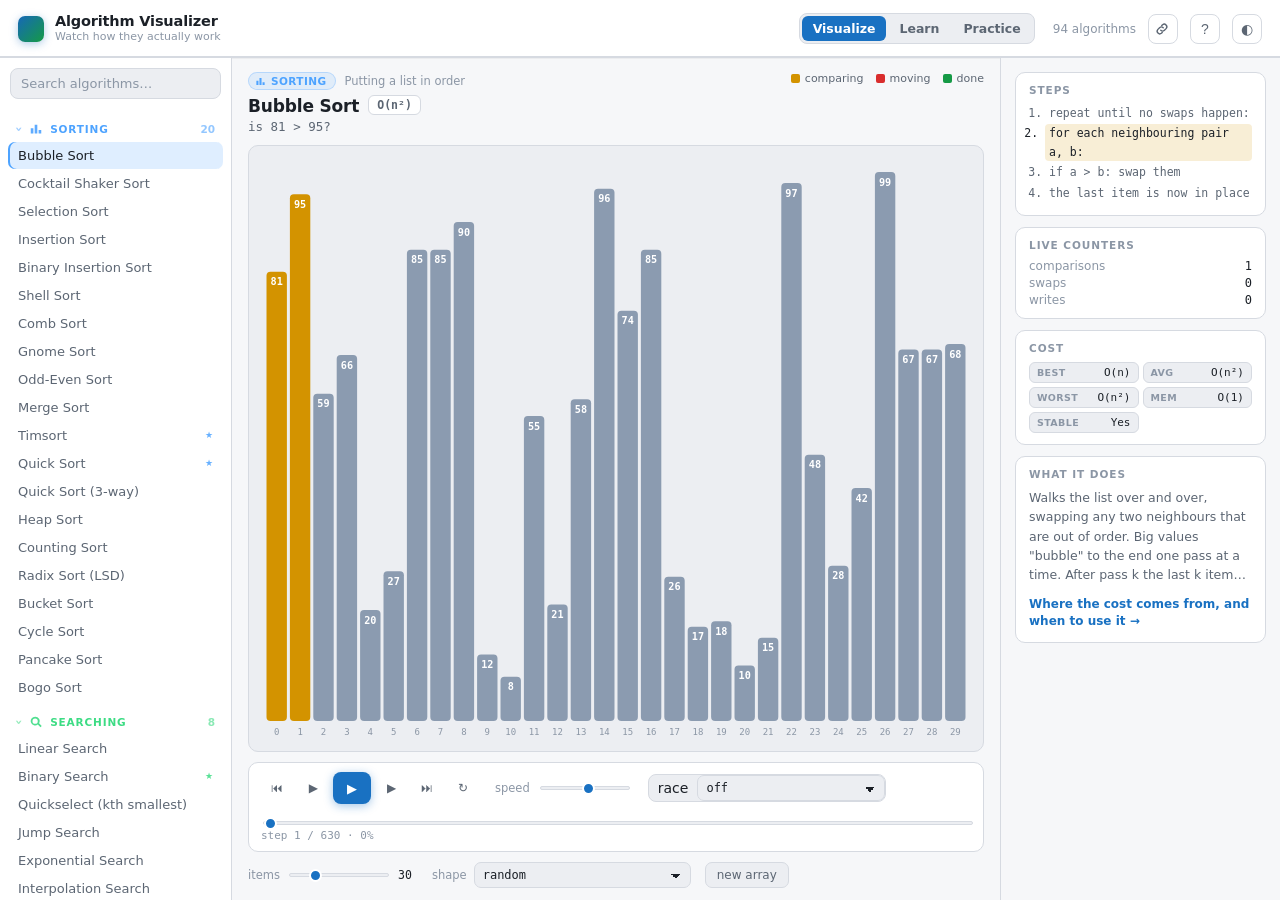
==== commit ec0a89a3: "Rebuild the right-hand panel around what is useful while watching (#15) * Add a Practice page: five " ====
--- a/index.html
+++ b/index.html
@@ -111,36 +111,16 @@
     <div class="inputs" id="inputs"></div>
   </section>
 
-  <!-- ───────────────── right: explanation ───────────────── -->
+  <!-- ───────────────── right: what is happening now ─────────────────
+       Ordered by what is useful while something is running. The steps
+       list tracks the animation line by line, so it goes first; the
+       prose that used to sit above it has a whole page of its own now,
+       and pushed the live content below the fold. -->
   <aside class="info" aria-label="Explanation">
-    <div class="info-block pick-block" id="pick-block" hidden>
-      <h3><span class="pick-star">★</span> Worth reaching for</h3>
-      <p id="info-pick">—</p>
-    </div>
 
     <div class="info-block">
-      <h3>What it does</h3>
-      <p id="info-about">—</p>
-    </div>
-
-    <div class="info-block deep-dive">
-      <h3>
-        <button class="dive-toggle" id="dive-toggle" type="button" aria-expanded="false">
-          Pros &amp; cons<span class="dive-chevron">›</span>
-        </button>
-      </h3>
-      <div class="dive-body" id="dive-body" hidden></div>
-    </div>
-
-    <div class="info-block">
-      <h3>Cost</h3>
-      <table class="cost">
-        <tr><td>Best</td><td id="cost-best">—</td></tr>
-        <tr><td>Average</td><td id="cost-avg">—</td></tr>
-        <tr><td>Worst</td><td id="cost-worst">—</td></tr>
-        <tr><td>Memory</td><td id="cost-space">—</td></tr>
-        <tr><td>Stable</td><td id="cost-stable">—</td></tr>
-      </table>
+      <h3>Steps</h3>
+      <ol class="pseudo" id="pseudocode"></ol>
     </div>
 
     <div class="info-block">
@@ -149,9 +129,19 @@
     </div>
 
     <div class="info-block">
-      <h3>Steps</h3>
-      <ol class="pseudo" id="pseudocode"></ol>
+      <h3>Cost</h3>
+      <div class="cost-chips" id="cost-chips"></div>
     </div>
+
+    <div class="info-block about-block">
+      <h3>What it does</h3>
+      <p id="info-about">—</p>
+      <p class="pick-line" id="pick-line" hidden><span class="pick-star">★</span><span id="info-pick"></span></p>
+      <a class="info-more" id="info-more" href="learn.html">
+        Where the cost comes from, and when to use it →
+      </a>
+    </div>
+
   </aside>
 
 </main>
--- a/css/style.css
+++ b/css/style.css
@@ -748,7 +748,7 @@
 
 /* Each block is its own card, so the panel reads as a set of facts
    rather than one long column of text. */
-.info > .info-block:not(.pick-block) {
+.info > .info-block {
   background: var(--bg-panel);
   border: 1px solid var(--border);
   border-radius: 10px;
@@ -759,15 +759,6 @@
 
 /* The recommendation sits in a tinted card so it reads as an opinion,
    not as more neutral reference text. */
-.pick-block {
-  background: color-mix(in srgb, var(--cat-current, var(--accent)) 11%, transparent);
-  border: 1px solid color-mix(in srgb, var(--cat-current, var(--accent)) 30%, transparent);
-  border-radius: 10px;
-  padding: 11px 13px;
-}
-.pick-block h3 { color: var(--cat-current, var(--accent)); }
-.pick-block p { color: var(--text); }
-.pick-block[hidden] { display: none; }
 
 .pick-star { font-size: 11px; }
 
@@ -787,19 +778,6 @@
   color: var(--text-dim);
 }
 
-.cost {
-  width: 100%;
-  border-collapse: collapse;
-  font-size: 12px;
-}
-.cost td { padding: 3px 0; }
-.cost td:first-child { color: var(--text-faint); }
-.cost td:last-child {
-  text-align: right;
-  font-family: var(--mono);
-  color: var(--text);
-}
-
 .stats { display: flex; flex-direction: column; gap: 3px; }
 
 .stat {
@@ -889,6 +867,7 @@
   .stage { min-height: 46vh; flex-direction: column; }
 
   .topbar { height: 50px; padding: 0 12px; }
+  .topbar-right { gap: 7px; }
   .tagline { display: none; }
   .logo { width: 22px; height: 22px; }
   .algo-count { display: none; }
@@ -926,6 +905,15 @@
   .help-card { padding: 18px; }
 }
 
+@media (max-width: 560px) {
+  /* Three page tabs, three icon buttons and a title do not fit a phone.
+     The tabs say where you are and the icons do things, so the title is
+     what goes — the logo stays, and the page name is in the tab bar and
+     the browser's own title anyway. */
+  .brand-text { display: none; }
+  .brand { gap: 0; }
+}
+
 @media (max-width: 420px) {
   /* Narrowest phones: trim the last few pixels. */
   .brand h1 { font-size: 13px; }
@@ -1001,83 +989,6 @@
 
 /* ───────────────────── pros & cons ─────────────────────── */
 
-.deep-dive h3 { margin: 0; }
-
-.dive-toggle {
-  display: flex;
-  align-items: center;
-  gap: 6px;
-  width: 100%;
-  padding: 0;
-  background: none;
-  border: none;
-  cursor: pointer;
-  font: inherit;
-  font-size: 10.5px;
-  font-weight: 700;
-  letter-spacing: 0.09em;
-  text-transform: uppercase;
-  color: var(--text-faint);
-  transition: color .12s;
-}
-.dive-toggle:hover { color: var(--text-dim); }
-
-.dive-chevron {
-  font-size: 13px;
-  line-height: 1;
-  transition: transform .16s ease;
-}
-.dive-toggle[aria-expanded="true"] .dive-chevron { transform: rotate(90deg); }
-
-.dive-body { padding-top: 10px; }
-.dive-body[hidden] { display: none; }
-
-.dive-list {
-  margin: 0 0 11px;
-  padding: 0;
-  list-style: none;
-  display: flex;
-  flex-direction: column;
-  gap: 6px;
-}
-
-.dive-list li {
-  display: flex;
-  gap: 7px;
-  font-size: 12px;
-  line-height: 1.5;
-  color: var(--text-dim);
-}
-
-.dive-list li::before {
-  flex: none;
-  font-weight: 700;
-  line-height: 1.45;
-}
-.dive-list.pros li::before { content: '+'; color: var(--c-sorted); }
-.dive-list.cons li::before { content: '\2212'; color: var(--c-swap); }
-
-.dive-when {
-  margin: 0 0 7px;
-  font-size: 12px;
-  line-height: 1.5;
-  color: var(--text-dim);
-  padding-top: 9px;
-  border-top: 1px solid var(--border);
-}
-.dive-when:last-child { margin-bottom: 0; }
-.dive-when b {
-  display: block;
-  font-size: 10.5px;
-  font-weight: 700;
-  letter-spacing: 0.06em;
-  text-transform: uppercase;
-  margin-bottom: 3px;
-}
-.dive-when.use b { color: var(--c-sorted); }
-.dive-when.avoid b { color: var(--c-swap); }
-.dive-when.avoid { border-top: none; padding-top: 0; }
-
 /* ───────────────────── keyboard focus ──────────────────── */
 /* Buttons had no visible focus state, so tabbing through the UI
    was invisible. :focus-visible shows the ring for keyboard users
@@ -1258,3 +1169,79 @@
   line-height: 1.5;
   color: var(--text-faint);
 }
+
+/* ──────────────── the right-hand panel ──────────────── */
+
+/* Cost as a row of chips. The old five-row table was 149px tall, which
+   with the prose above it pushed the steps list — the one thing that
+   tracks the running animation — off the bottom of the panel. */
+
+/* Two to a row, not free-flowing: wrapping chips of uneven width came
+   out the same height as the table they replaced. */
+.cost-chips {
+  display: grid;
+  grid-template-columns: 1fr 1fr;
+  gap: 4px;
+}
+
+.cost-chip {
+  display: flex;
+  align-items: baseline;
+  justify-content: space-between;
+  gap: 6px;
+  padding: 3px 7px;
+  background: var(--bg-sunken);
+  border: 1px solid var(--border);
+  border-radius: 6px;
+  font-family: var(--mono);
+  font-size: 11px;
+  white-space: nowrap;
+}
+
+.cost-chip b {
+  font-family: var(--sans);
+  font-size: 9.5px;
+  font-weight: 700;
+  letter-spacing: .04em;
+  text-transform: uppercase;
+  color: var(--text-faint);
+}
+
+/* The full text lives on the Learn page. Here it is clamped, because an
+   unbounded paragraph of prose pushed the steps list — the one thing
+   that follows the running animation — off the bottom of the panel. */
+.about-block #info-about,
+.about-block .pick-line span:last-child {
+  display: -webkit-box;
+  -webkit-box-orient: vertical;
+  overflow: hidden;
+}
+
+.about-block #info-about { -webkit-line-clamp: 5; }
+.about-block .pick-line span:last-child { -webkit-line-clamp: 3; }
+
+.pick-line[hidden] { display: none; }
+
+.pick-line {
+  display: flex;
+  gap: 7px;
+  margin: 9px 0 0;
+  font-size: 12px;
+  line-height: 1.55;
+  color: var(--text-dim);
+}
+
+.pick-line .pick-star { flex: none; }
+
+.info-more {
+  display: inline-block;
+  margin-top: 11px;
+  font-size: 12px;
+  font-weight: 600;
+  color: var(--accent);
+  text-decoration: none;
+  line-height: 1.45;
+}
+
+.info-more:hover { text-decoration: underline; }
+
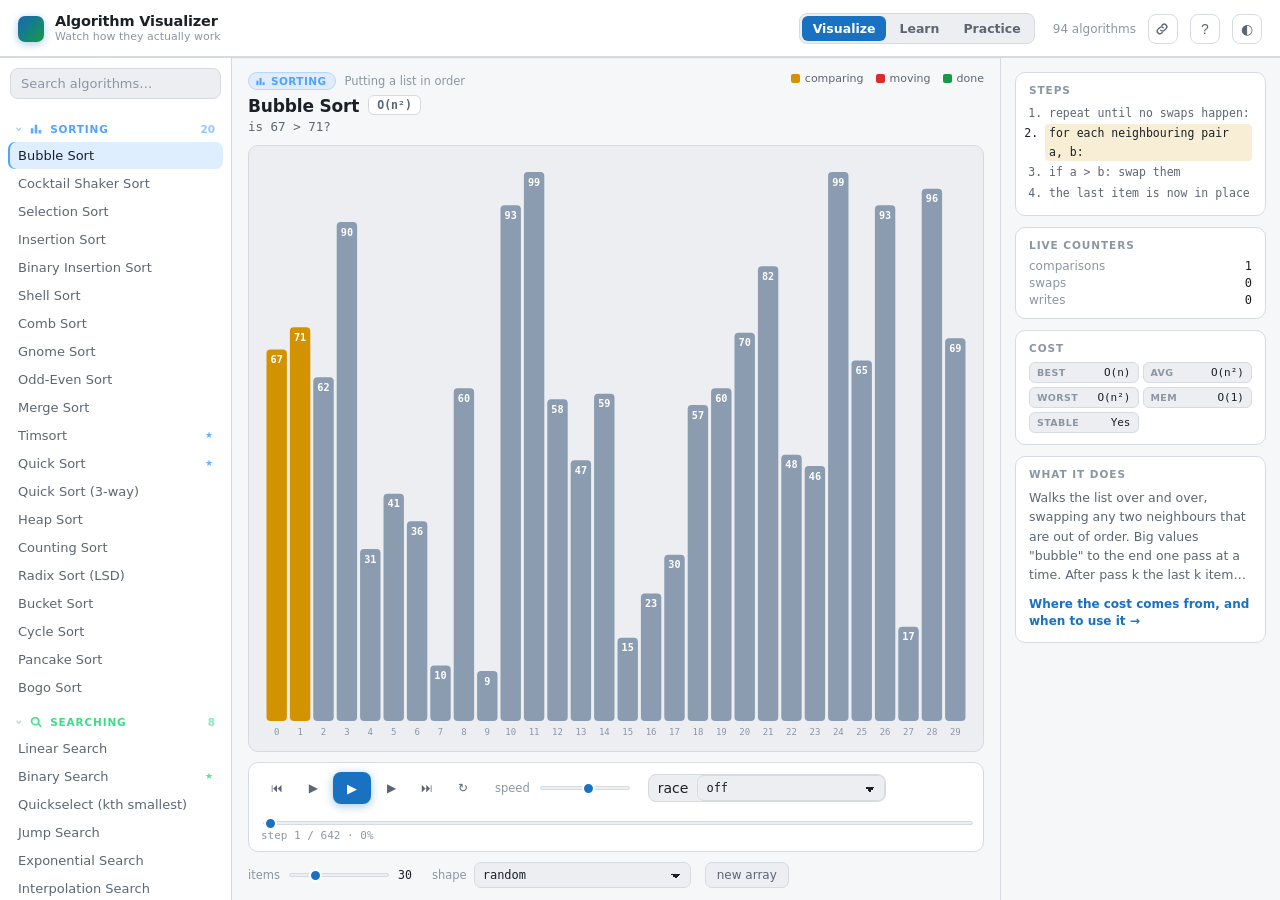
==== commit 26b8f1ed: "Explain what a whole family of algorithms is for The sidebar sorts 94 algorithms into eleven familie" ====
--- a/index.html
+++ b/index.html
@@ -146,6 +146,23 @@
 
 </main>
 
+<!-- What a whole family of algorithms is for, opened by double-clicking
+     a section heading in the sidebar. -->
+<div class="overlay" id="guide" hidden>
+  <div class="guide-card" role="dialog" aria-modal="true" aria-labelledby="guide-title">
+    <button class="guide-close" id="guide-close" type="button" aria-label="Close">×</button>
+    <div class="guide-head">
+      <span class="guide-icon" id="guide-icon" aria-hidden="true"></span>
+      <div>
+        <h2 id="guide-title">—</h2>
+        <p class="guide-sub" id="guide-sub"></p>
+      </div>
+    </div>
+    <div class="guide-body" id="guide-body"></div>
+    <p class="guide-foot">Double-click any section heading to read about that family. The case for a single algorithm is on its <a id="guide-learn" href="learn.html">Learn page</a>.</p>
+  </div>
+</div>
+
 <!-- Keyboard shortcut help, toggled with ? -->
 <div class="overlay" id="help" hidden>
   <div class="help-card" role="dialog" aria-modal="true" aria-label="Keyboard shortcuts">
@@ -163,6 +180,12 @@
       <dt>?</dt><dd>this list</dd>
       <dt>esc</dt><dd>close this / clear the search</dd>
     </dl>
+    <h3 class="help-sub">With the mouse</h3>
+    <dl>
+      <dt>click a section</dt><dd>fold that category away</dd>
+      <dt>double-click a section</dt><dd>what that whole family is for, and when you would reach for it</dd>
+      <dt>drag on the board</dt><dd>draw walls; drag S or G to move them</dd>
+    </dl>
     <p class="help-foot">The URL remembers where you are: <code>#quick@120</code> opens Quick Sort at step 120, and <code>#grid-bfs+grid-astar</code> opens a race.</p>
   </div>
 </div>
--- a/css/style.css
+++ b/css/style.css
@@ -1245,3 +1245,100 @@
 
 .info-more:hover { text-decoration: underline; }
 
+
+/* ──────────────── what a family is for ──────────────── */
+
+/* Opened by double-clicking a section heading in the sidebar. Wider and
+   more readable than the shortcut card, because this one is prose. */
+
+.guide-card {
+  position: relative;
+  width: min(42rem, calc(100vw - 32px));
+  max-height: calc(100vh - 64px);
+  overflow-y: auto;
+  padding: 24px 28px 22px;
+  background: var(--bg-panel);
+  border: 1px solid var(--border);
+  border-radius: 14px;
+  box-shadow: 0 18px 50px rgba(0, 0, 0, .45);
+}
+
+.guide-close {
+  position: absolute;
+  top: 12px;
+  right: 14px;
+  width: 28px;
+  height: 28px;
+  background: none;
+  border: 0;
+  border-radius: 6px;
+  font-size: 20px;
+  line-height: 1;
+  color: var(--text-faint);
+  cursor: pointer;
+}
+
+.guide-close:hover { background: var(--bg-hover); color: var(--text); }
+
+.guide-head {
+  display: flex;
+  align-items: flex-start;
+  gap: 12px;
+  padding-bottom: 14px;
+  margin-bottom: 4px;
+  border-bottom: 1px solid var(--border);
+}
+
+.guide-icon { display: flex; flex: none; margin-top: 3px; }
+.guide-head h2 { margin: 0; font-size: 20px; letter-spacing: -.01em; }
+
+.guide-sub {
+  margin: 3px 0 0;
+  font-size: 12.5px;
+  color: var(--text-faint);
+}
+
+.guide-body h3 {
+  margin: 18px 0 6px;
+  font-size: 11px;
+  font-weight: 700;
+  letter-spacing: .06em;
+  text-transform: uppercase;
+  color: var(--text-dim);
+}
+
+.guide-body p {
+  margin: 0;
+  font-size: 14px;
+  line-height: 1.7;
+}
+
+.guide-foot {
+  margin: 20px 0 0;
+  padding-top: 13px;
+  border-top: 1px solid var(--border);
+  font-size: 12px;
+  line-height: 1.6;
+  color: var(--text-faint);
+}
+
+.guide-foot a { color: var(--accent); }
+
+.help-sub {
+  margin: 18px 0 8px;
+  font-size: 11px;
+  font-weight: 700;
+  letter-spacing: .06em;
+  text-transform: uppercase;
+  color: var(--text-dim);
+}
+
+/* The section headings are now double-clickable, so stop a double click
+   selecting the label text under the pointer. */
+.cat-head { user-select: none; }
+
+@media (max-width: 560px) {
+  .guide-card { padding: 20px 18px 18px; }
+  .guide-head h2 { font-size: 18px; }
+  .guide-body p { font-size: 13.5px; }
+}
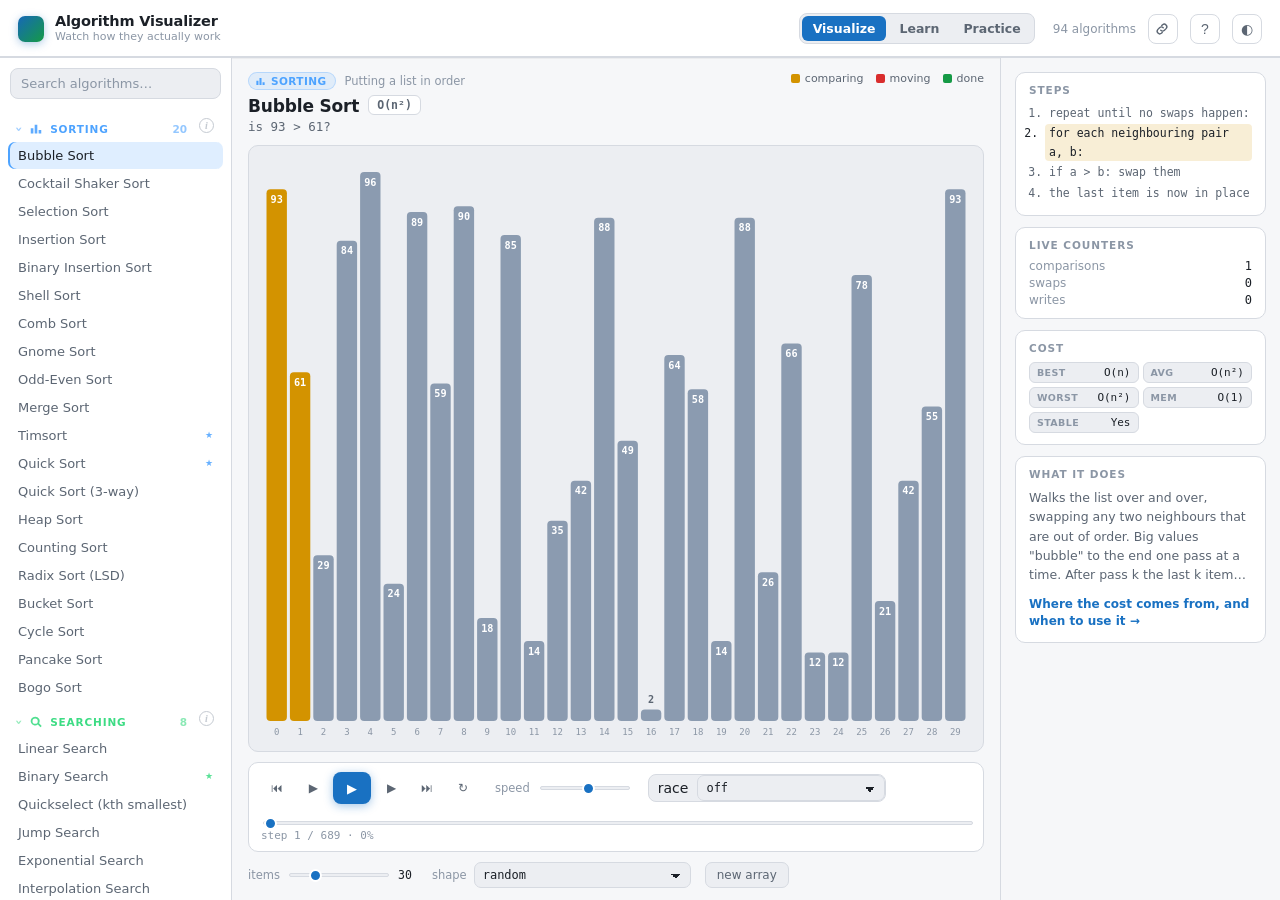
==== commit bdb90c04: "Give the family guides a button, not just a gesture Double-clicking a section heading opens the guid" ====
--- a/index.html
+++ b/index.html
@@ -183,7 +183,8 @@
     <h3 class="help-sub">With the mouse</h3>
     <dl>
       <dt>click a section</dt><dd>fold that category away</dd>
-      <dt>double-click a section</dt><dd>what that whole family is for, and when you would reach for it</dd>
+      <dt>the ⓘ beside a section</dt><dd>what that whole family is for, and when you would reach for it</dd>
+      <dt>double-click a section</dt><dd>the same thing</dd>
       <dt>drag on the board</dt><dd>draw walls; drag S or G to move them</dd>
     </dl>
     <p class="help-foot">The URL remembers where you are: <code>#quick@120</code> opens Quick Sort at step 120, and <code>#grid-bfs+grid-astar</code> opens a race.</p>
--- a/css/style.css
+++ b/css/style.css
@@ -268,6 +268,10 @@
   transition: grid-template-rows .18s ease, opacity .14s ease;
 }
 .cat-group > * { min-height: 0; }
+
+/* Set while a double click undoes the fold its first click caused, so the
+   section snaps back instead of animating open again. */
+.no-fold-anim .cat-group { transition: none; }
 .cat-group.shut {
   grid-template-rows: 0fr;
   opacity: 0;
@@ -1337,6 +1341,50 @@
    selecting the label text under the pointer. */
 .cat-head { user-select: none; }
 
+/* The heading and its info button sit side by side. */
+.cat-row { display: flex; align-items: stretch; }
+.cat-row .cat-head { flex: 1; min-width: 0; }
+
+.cat-info {
+  flex: none;
+  display: grid;
+  place-items: center;
+  width: 26px;
+  margin: 0 4px 0 -2px;
+  background: none;
+  border: 0;
+  border-radius: 6px;
+  color: var(--text-faint);
+  cursor: pointer;
+  opacity: .5;
+  transition: opacity .12s, background .12s, color .12s;
+}
+
+/* A small circled i: the ring and the letter are one element, so there
+   is no way for them to drift apart. */
+.cat-info-mark {
+  display: grid;
+  place-items: center;
+  width: 15px;
+  height: 15px;
+  border: 1.3px solid currentColor;
+  border-radius: 50%;
+  font-family: var(--serif, Georgia, "Times New Roman", serif);
+  font-size: 10px;
+  font-style: italic;
+  font-weight: 700;
+  line-height: 1;
+}
+
+.cat-row:hover .cat-info { opacity: .85; }
+
+.cat-info:hover,
+.cat-info:focus-visible {
+  opacity: 1;
+  background: var(--bg-hover);
+  color: var(--accent);
+}
+
 @media (max-width: 560px) {
   .guide-card { padding: 20px 18px 18px; }
   .guide-head h2 { font-size: 18px; }
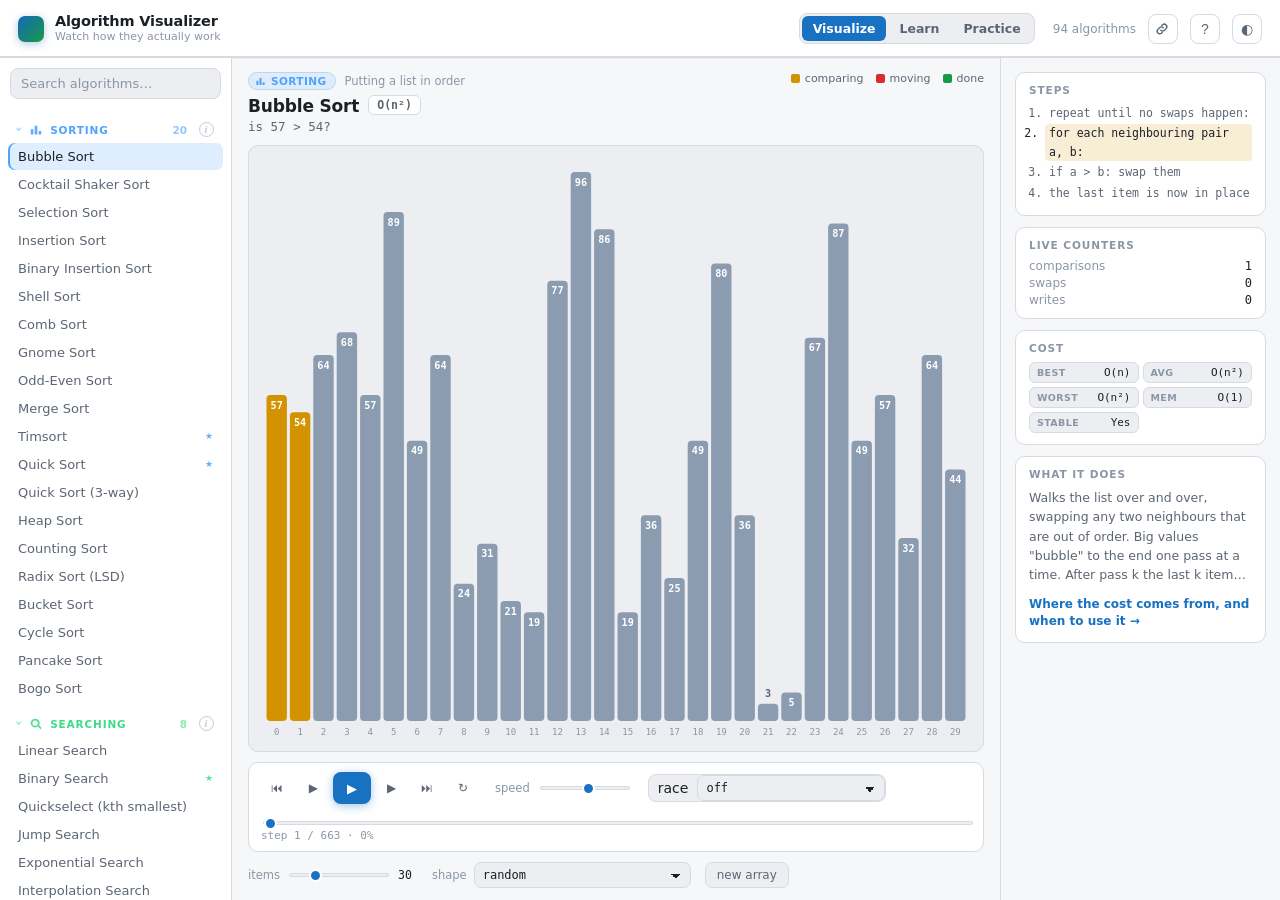
==== commit 6d82235a: "Put the section info mark on the same line as the text The circled i sat 3.5px above the category na" ====
--- a/index.html
+++ b/index.html
@@ -184,7 +184,6 @@
     <dl>
       <dt>click a section</dt><dd>fold that category away</dd>
       <dt>the ⓘ beside a section</dt><dd>what that whole family is for, and when you would reach for it</dd>
-      <dt>double-click a section</dt><dd>the same thing</dd>
       <dt>drag on the board</dt><dd>draw walls; drag S or G to move them</dd>
     </dl>
     <p class="help-foot">The URL remembers where you are: <code>#quick@120</code> opens Quick Sort at step 120, and <code>#grid-bfs+grid-astar</code> opens a race.</p>
--- a/css/style.css
+++ b/css/style.css
@@ -1350,6 +1350,11 @@
   display: grid;
   place-items: center;
   width: 26px;
+  /* The heading's padding is top-heavy (13px against 6px), so its text
+     sits 3.5px below the middle of the row. Matching that padding puts
+     the mark on the same line as the category name and the count,
+     instead of centring it in the row and floating above them. */
+  padding: 13px 0 6px;
   margin: 0 4px 0 -2px;
   background: none;
   border: 0;
